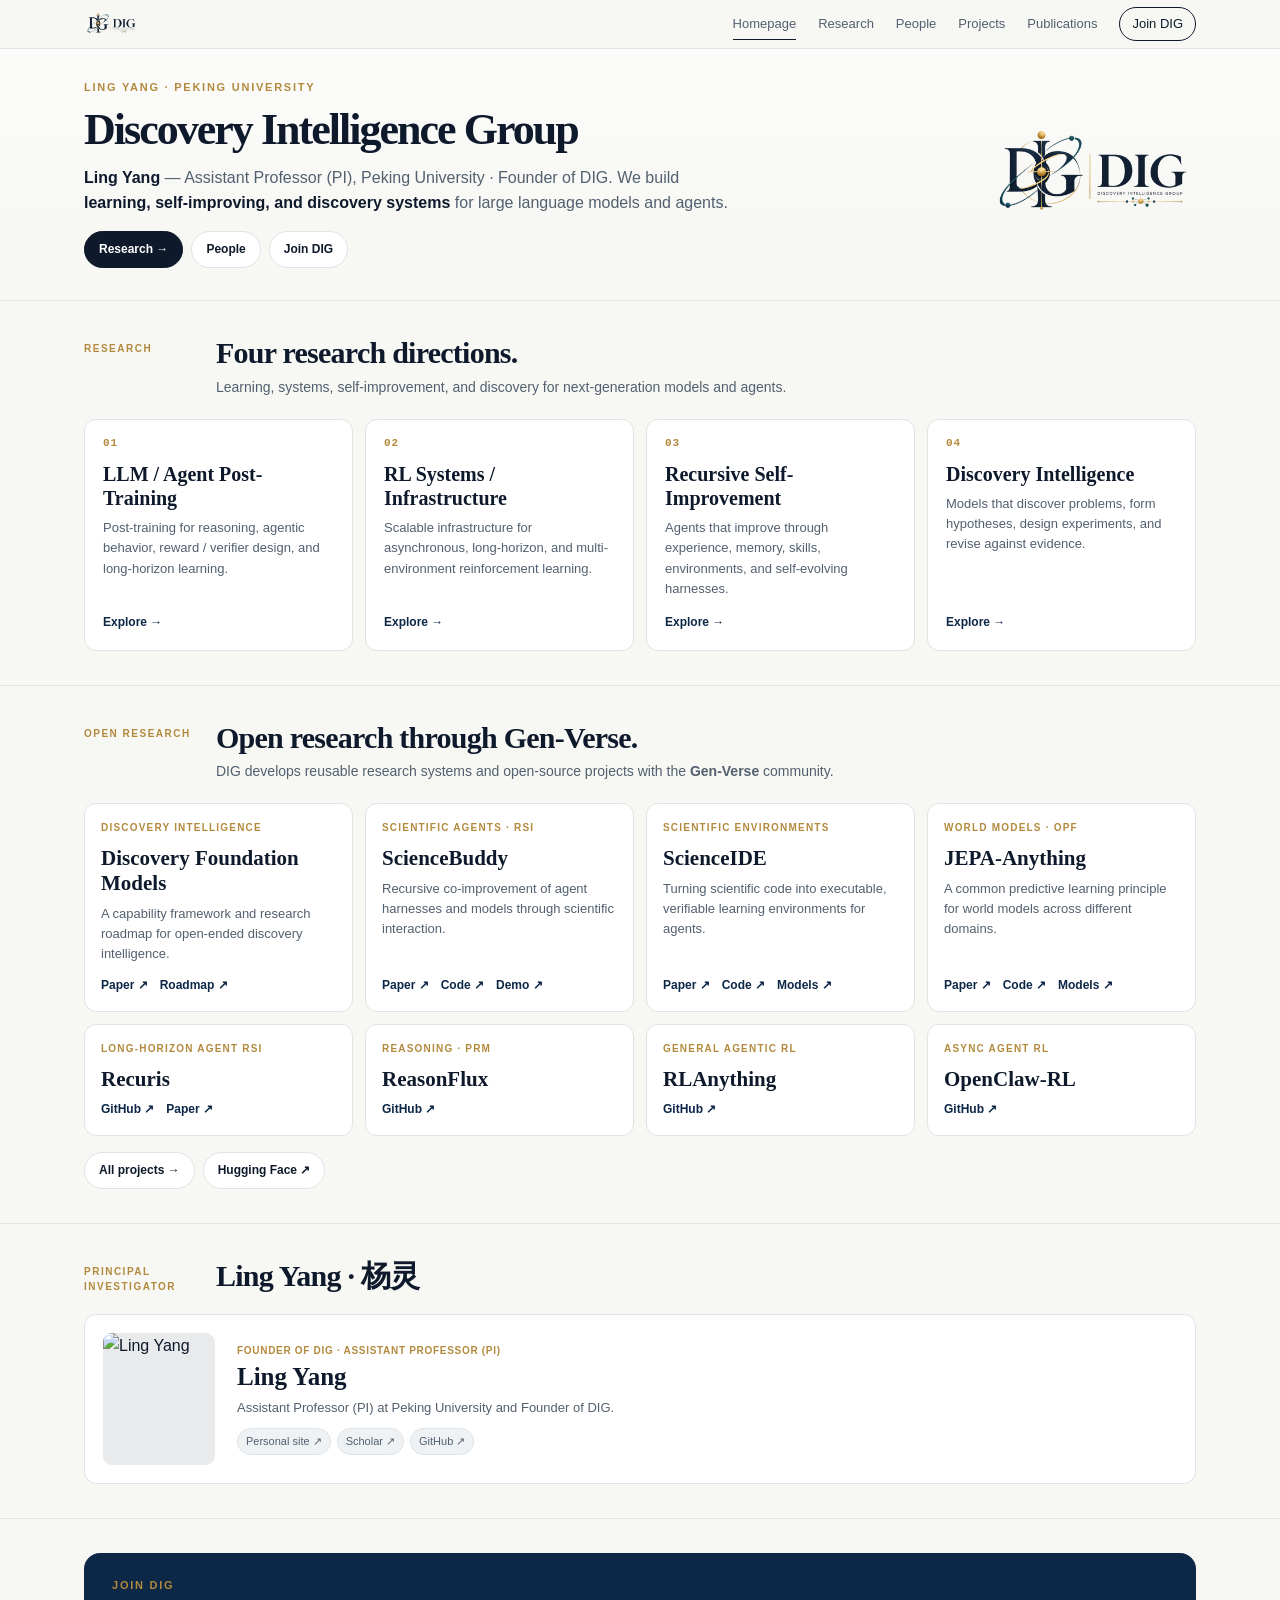
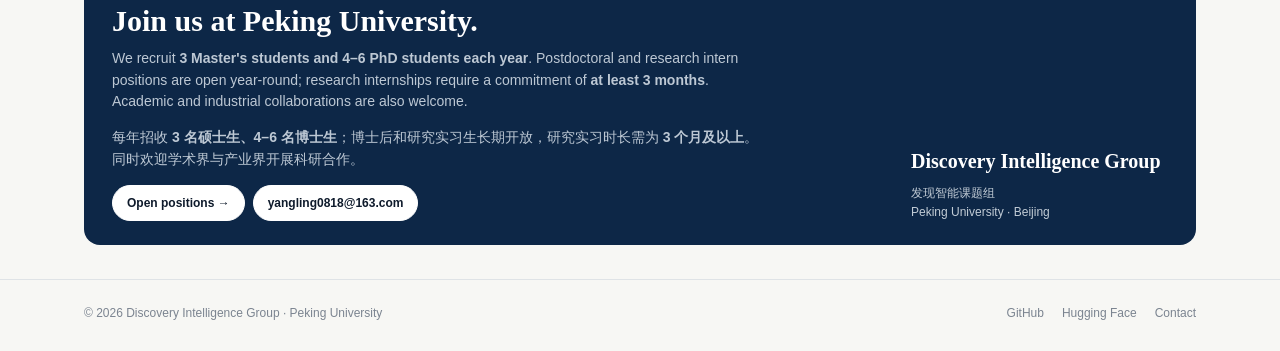
==== index.html @ 72a599b3 "Add Homepage navigation and recruitment quotas to homepage Join DIG" ====
<!DOCTYPE html>
<html lang="en">
<head>
<meta charset="utf-8">
<meta name="viewport" content="width=device-width,initial-scale=1">
<title>DIG — Discovery Intelligence Group · Peking University</title>
<meta name="description" content="Discovery Intelligence Group (DIG), founded by Ling Yang at Peking University.">
<meta property="og:title" content="DIG — Discovery Intelligence Group">
<meta property="og:description" content="Ling Yang's research group at Peking University.">
<meta property="og:type" content="website">
<link rel="icon" href="assets/dig-logo.png">
<link rel="stylesheet" href="assets/site.css">
<link rel="stylesheet" href="assets/home.css">
<link rel="stylesheet" href="assets/compact.css"></head>
<body class="home">
<nav class="site-nav"><div class="nav-in">
  <a class="brand" href="index.html"><img src="assets/dig-logo.png" alt="DIG — Discovery Intelligence Group"><span><span class="name">DIG</span><span class="sub">Discovery Intelligence Group</span></span></a>
  <button class="menu-btn" aria-label="Toggle navigation">☰</button>
  <div class="nav-links"><a href="index.html">Homepage</a>
    <a href="research.html">Research</a><a href="people.html">People</a><a href="projects.html">Projects</a><a href="publications.html">Publications</a><a href="join.html" class="nav-cta">Join DIG</a>
  </div>
</div></nav>

<header class="hero"><div class="wrap hero-grid">
  <div class="hero-copy">
    <div class="kicker">LING YANG · PEKING UNIVERSITY</div>
    <h1>Discovery Intelligence Group</h1>
    <p class="lede"><a href="https://yangling0818.github.io/" target="_blank" rel="noopener"><strong>Ling Yang</strong></a> — Assistant Professor (PI), Peking University · Founder of DIG. We build <strong>learning, self-improving, and discovery systems</strong> for large language models and agents.</p>
    <div class="hero-actions"><a class="btn primary" href="research.html">Research →</a><a class="btn" href="people.html">People</a><a class="btn" href="join.html">Join DIG</a></div>
  </div>
  <div class="hero-mark"><img src="assets/dig-logo.png" alt="DIG — Discovery Intelligence Group"></div>
</div></header>

<section class="section"><div class="wrap">
  <div class="section-head"><div class="section-label">Research</div><div><h2 class="section-title">Four research directions.</h2><p class="section-copy">Learning, systems, self-improvement, and discovery for next-generation models and agents.</p></div></div>
  <div class="research-grid">
    <a class="research-card" href="research.html#post-training"><span class="num">01</span><h3>LLM / Agent Post-Training</h3><p>Post-training for reasoning, agentic behavior, reward / verifier design, and long-horizon learning.</p><span class="more">Explore →</span></a>
    <a class="research-card" href="research.html#rl-systems"><span class="num">02</span><h3>RL Systems / Infrastructure</h3><p>Scalable infrastructure for asynchronous, long-horizon, and multi-environment reinforcement learning.</p><span class="more">Explore →</span></a>
    <a class="research-card" href="research.html#rsi"><span class="num">03</span><h3>Recursive Self-Improvement</h3><p>Agents that improve through experience, memory, skills, environments, and self-evolving harnesses.</p><span class="more">Explore →</span></a>
    <a class="research-card" href="research.html#discovery"><span class="num">04</span><h3>Discovery Intelligence</h3><p>Models that discover problems, form hypotheses, design experiments, and revise against evidence.</p><span class="more">Explore →</span></a>
  </div>
</div></section>

<section class="section"><div class="wrap">
  <div class="section-head"><div class="section-label">Open research</div><div><h2 class="section-title">Open research through Gen-Verse.</h2><p class="section-copy">DIG develops reusable research systems and open-source projects with the <a href="https://github.com/Gen-Verse" target="_blank" rel="noopener"><strong>Gen-Verse</strong></a> community.</p></div></div>
  <div class="project-grid">
<div class="project-card"><div class="type">Discovery Intelligence</div><h3>Discovery Foundation Models</h3><p>A capability framework and research roadmap for open-ended discovery intelligence.</p><div class="project-links"><a href="https://arxiv.org/abs/2609.15973">Paper ↗</a><a href="https://github.com/Gen-Verse/DFM-Plans">Roadmap ↗</a></div></div>
<div class="project-card"><div class="type">Scientific Agents · RSI</div><h3>ScienceBuddy</h3><p>Recursive co-improvement of agent harnesses and models through scientific interaction.</p><div class="project-links"><a href="https://arxiv.org/abs/2609.17523">Paper ↗</a><a href="https://github.com/Gen-Verse/ScienceBuddy">Code ↗</a><a href="http://science-buddy.io/">Demo ↗</a></div></div>
<div class="project-card"><div class="type">Scientific Environments</div><h3>ScienceIDE</h3><p>Turning scientific code into executable, verifiable learning environments for agents.</p><div class="project-links"><a href="https://arxiv.org/abs/2609.19134">Paper ↗</a><a href="https://github.com/aitofound/ScienceIDE">Code ↗</a><a href="https://huggingface.co/collections/AItonomy/scienceide-model-series">Models ↗</a></div></div>
<div class="project-card"><div class="type">World Models · OPF</div><h3>JEPA-Anything</h3><p>A common predictive learning principle for world models across different domains.</p><div class="project-links"><a href="https://arxiv.org/abs/2609.20800">Paper ↗</a><a href="https://github.com/Gen-Verse/JEPA-Anything">Code ↗</a><a href="https://huggingface.co/collections/Gen-Verse/jepa-anything">Models ↗</a></div></div>
    <div class="project-card"><div class="type">Long-Horizon Agent RSI</div><h3>Recuris</h3><div class="project-links"><a href="https://github.com/Gen-Verse/Recuris" target="_blank" rel="noopener">GitHub ↗</a><a href="https://arxiv.org/abs/2608.24876" target="_blank" rel="noopener">Paper ↗</a></div></div>
    <div class="project-card"><div class="type">Reasoning · PRM</div><h3>ReasonFlux</h3><div class="project-links"><a href="https://github.com/Gen-Verse/ReasonFlux" target="_blank" rel="noopener">GitHub ↗</a></div></div>
    <div class="project-card"><div class="type">General Agentic RL</div><h3>RLAnything</h3><div class="project-links"><a href="https://github.com/Gen-Verse/Open-AgentRL" target="_blank" rel="noopener">GitHub ↗</a></div></div>
    <div class="project-card"><div class="type">Async Agent RL</div><h3>OpenClaw-RL</h3><div class="project-links"><a href="https://github.com/Gen-Verse/OpenClaw-RL" target="_blank" rel="noopener">GitHub ↗</a></div></div>
  </div>
  <div class="hero-actions" style="margin-top:16px"><a class="btn" href="projects.html">All projects →</a><a class="btn" href="https://huggingface.co/Gen-Verse" target="_blank" rel="noopener">Hugging Face ↗</a></div>
</div></section>

<section class="section"><div class="wrap">
  <div class="section-head"><div class="section-label">Principal investigator</div><div><h2 class="section-title">Ling Yang · 杨灵</h2></div></div>
  <div class="pi-card">
    <img src="https://yangling0818.github.io/images/ling-yang.jpg" alt="Ling Yang">
    <div><div class="role">Founder of DIG · Assistant Professor (PI)</div><h3>Ling Yang</h3><p>Assistant Professor (PI) at Peking University and Founder of DIG.</p><div class="chip-row"><a class="chip" href="https://yangling0818.github.io/" target="_blank" rel="noopener">Personal site ↗</a><a class="chip" href="https://scholar.google.com.hk/citations?user=sIKujqAAAAAJ&hl=en" target="_blank" rel="noopener">Scholar ↗</a><a class="chip" href="https://github.com/YangLing0818" target="_blank" rel="noopener">GitHub ↗</a></div></div>
  </div>
</div></section>

<section class="section"><div class="wrap">
  <div class="callout"><div><div class="kicker">Join DIG</div><h2>Join us at Peking University.</h2><p>We recruit <strong>3 Master's students and 4–6 PhD students each year</strong>. Postdoctoral and research intern positions are open year-round; research internships require a commitment of <strong>at least 3 months</strong>. Academic and industrial collaborations are also welcome.</p><p lang="zh-CN">每年招收 <strong>3 名硕士生、4–6 名博士生</strong>；博士后和研究实习生长期开放，研究实习时长需为 <strong>3 个月及以上</strong>。同时欢迎学术界与产业界开展科研合作。</p><div class="hero-actions"><a class="btn" href="join.html">Open positions →</a><a class="btn" href="mailto:yangling0818@163.com">yangling0818@163.com</a></div></div><div class="callout-note"><b>Discovery Intelligence Group</b>发现智能课题组<br>Peking University · Beijing</div></div>
</div></section>

<footer><div class="wrap footer-in"><span>© 2026 Discovery Intelligence Group · Peking University</span><span class="footer-links"><a href="https://github.com/Gen-Verse" target="_blank" rel="noopener">GitHub</a><a href="https://huggingface.co/Gen-Verse" target="_blank" rel="noopener">Hugging Face</a><a href="mailto:yangling0818@163.com">Contact</a></span></div></footer>
<script src="assets/site.js"></script>
</body></html>
---- assets/site.css ----
:root{
  --bg:#f7f7f4;--paper:#ffffff;--ink:#0e1a2b;--sub:#53606f;--muted:#7b8490;
  --line:#dfe3e6;--navy:#0d2747;--blue:#173f6d;--gold:#b38a3d;--soft:#eef2f5;
  --max:1240px;--radius:18px;--shadow:0 18px 50px rgba(12,30,52,.08)
}
*{box-sizing:border-box}html{scroll-behavior:smooth}body{margin:0;background:var(--bg);color:var(--ink);font-family:Inter,ui-sans-serif,-apple-system,BlinkMacSystemFont,"Segoe UI",Helvetica,Arial,sans-serif;line-height:1.65;-webkit-font-smoothing:antialiased}a{color:inherit;text-decoration:none}img{max-width:100%;display:block}.wrap{max-width:var(--max);margin:auto;padding:0 34px}
.site-nav{position:sticky;top:0;z-index:50;background:rgba(247,247,244,.9);backdrop-filter:blur(16px);border-bottom:1px solid rgba(223,227,230,.8)}.nav-in{max-width:var(--max);margin:auto;padding:11px 34px;display:flex;align-items:center;justify-content:space-between;gap:28px}.brand{display:flex;align-items:center;font-weight:750}.brand img{width:154px;height:46px;object-fit:contain;object-position:left center}.brand>span{display:none}.brand .name{font-family:Georgia,"Times New Roman",serif;font-size:20px}.brand .sub{font-size:10px;color:var(--muted);letter-spacing:.12em;text-transform:uppercase;display:block;margin-top:-2px}.nav-links{display:flex;align-items:center;gap:24px;font-size:13px;color:var(--sub)}.nav-links a{position:relative}.nav-links a:after{content:"";position:absolute;left:0;right:100%;bottom:-6px;height:1px;background:var(--ink);transition:.18s}.nav-links a:hover:after,.nav-links a.active:after{right:0}.nav-cta{border:1px solid var(--ink);border-radius:999px;padding:7px 13px;color:var(--ink)!important}.menu-btn{display:none;border:0;background:none;font-size:22px;color:var(--ink)}
.hero{min-height:610px;display:grid;align-items:center;padding:60px 0 52px;position:relative;overflow:hidden}.hero:before{content:"";position:absolute;inset:0;background:radial-gradient(circle at 80% 22%,rgba(23,63,109,.07),transparent 36%),linear-gradient(180deg,rgba(255,255,255,.62),transparent 72%);pointer-events:none}.hero-grid{position:relative;display:grid;grid-template-columns:minmax(0,1fr) minmax(420px,1fr);gap:54px;align-items:center}.kicker{font-size:11px;font-weight:800;letter-spacing:.16em;text-transform:uppercase;color:var(--gold);margin-bottom:18px}.hero h1,.page-hero h1{font-family:Georgia,"Times New Roman",serif;font-size:clamp(50px,6vw,78px);line-height:1.02;letter-spacing:-.04em;margin:0 0 24px;font-weight:700}.hero h1 span{display:block;color:var(--navy)}.lede{font-size:18px;line-height:1.62;color:var(--sub);max-width:720px;margin:0 0 26px}.lede strong{color:var(--ink)}.hero-actions{display:flex;gap:10px;flex-wrap:wrap}.btn{display:inline-flex;align-items:center;gap:8px;border:1px solid var(--line);border-radius:999px;padding:10px 16px;background:var(--paper);font-size:13px;font-weight:700}.btn.primary{background:var(--ink);color:white;border-color:var(--ink)}.btn:hover{transform:translateY(-1px);box-shadow:0 8px 22px rgba(12,30,52,.08)}.hero-mark{position:relative;display:flex;justify-content:center;align-items:center}.hero-mark:before{display:none}.hero-mark img{width:min(560px,92vw);filter:none}.identity-line{margin-top:32px;padding-top:18px;border-top:1px solid var(--line);display:flex;gap:27px;flex-wrap:wrap;font-size:12px;color:var(--muted)}.identity-line b{display:block;font:700 18px/1.2 Georgia,serif;color:var(--ink);margin-bottom:3px}
.section{padding:78px 0;border-top:1px solid var(--line)}.section.dark{background:var(--ink);color:#f6f8fa;border-top:0}.section-head{display:grid;grid-template-columns:170px 1fr;gap:32px;margin-bottom:32px}.section-label{font-size:10px;letter-spacing:.15em;text-transform:uppercase;color:var(--gold);font-weight:800;padding-top:9px}.section-title{font-family:Georgia,"Times New Roman",serif;font-size:clamp(34px,4vw,52px);line-height:1.12;letter-spacing:-.03em;margin:0}.section-copy{max-width:760px;color:var(--sub);font-size:15.5px;margin:12px 0 0}.dark .section-copy{color:#b7c0ca}.statement{font:700 clamp(38px,5vw,70px)/1.07 Georgia,"Times New Roman",serif;letter-spacing:-.035em;max-width:1060px;margin:0}.statement em{color:#c9a865;font-style:normal}
.research-grid{display:grid;grid-template-columns:repeat(2,1fr);gap:14px}.research-card{background:var(--paper);border:1px solid var(--line);border-radius:var(--radius);padding:26px;min-height:215px;display:flex;flex-direction:column;transition:.2s}.research-card:hover{transform:translateY(-3px);box-shadow:var(--shadow);border-color:#ccd3d8}.num{font:700 11px/1 ui-monospace,SFMono-Regular,Menlo,monospace;color:var(--gold);letter-spacing:.08em}.research-card h3{font:700 23px/1.2 Georgia,serif;margin:20px 0 10px}.research-card p{color:var(--sub);font-size:13.5px;margin:0 0 18px}.research-card .more{margin-top:auto;font-size:12px;font-weight:800;color:var(--navy)}
.process{display:grid;grid-template-columns:repeat(5,1fr);gap:0;margin-top:44px;border-top:1px solid #314154;border-bottom:1px solid #314154}.process div{padding:24px 18px;border-right:1px solid #314154;min-height:120px}.process div:last-child{border-right:0}.process b{font-family:Georgia,serif;font-size:18px}.process span{display:block;color:#8f9bab;font-size:11px;margin-top:7px;text-transform:uppercase;letter-spacing:.08em}
.project-grid{display:grid;grid-template-columns:repeat(3,1fr);gap:14px}.project-card{background:var(--paper);border:1px solid var(--line);border-radius:var(--radius);padding:23px;min-height:150px;display:flex;flex-direction:column}.project-card .type{font-size:10px;color:var(--gold);font-weight:800;letter-spacing:.12em;text-transform:uppercase}.project-card h3{font:700 24px/1.2 Georgia,serif;margin:16px 0 12px}.project-card p{font-size:13.5px;color:var(--sub);margin:0 0 18px}.project-card a{margin-top:auto;font-size:12px;font-weight:800;color:var(--navy)}
.pi-card{display:grid;grid-template-columns:190px 1fr;gap:32px;background:var(--paper);border:1px solid var(--line);border-radius:var(--radius);padding:26px}.pi-card img{width:190px;height:224px;object-fit:cover;object-position:50% 28%;border-radius:13px;background:#e8eaec}.pi-card h3{font:700 30px/1.12 Georgia,serif;margin:3px 0 6px}.pi-card .role{color:var(--gold);font-size:11px;letter-spacing:.11em;text-transform:uppercase;font-weight:800}.pi-card p{color:var(--sub);font-size:14px}.chip-row{display:flex;gap:7px;flex-wrap:wrap;margin-top:15px}.chip{border:1px solid var(--line);border-radius:999px;background:var(--soft);font-size:11px;padding:5px 9px;color:var(--sub)}
.pub-list{border-top:1px solid var(--line)}.pub{display:grid;grid-template-columns:150px 1fr auto;gap:24px;padding:21px 0;border-bottom:1px solid var(--line);align-items:start}.venue{font:700 11px/1.4 ui-monospace,SFMono-Regular,Menlo,monospace;color:var(--muted)}.venue .award{display:block;color:var(--gold);margin-top:4px}.pub h3{font-size:15px;line-height:1.45;margin:0 0 4px}.pub p{margin:0;color:var(--muted);font-size:12px}.pub-links{display:flex;gap:6px;white-space:nowrap}.mini{border:1px solid var(--line);border-radius:7px;padding:5px 9px;font-size:11px;color:var(--sub);background:var(--paper)}
.callout{background:var(--navy);color:white;border-radius:26px;padding:42px;display:grid;grid-template-columns:1.2fr .8fr;gap:48px;align-items:end}.callout h2{font:700 clamp(34px,4vw,52px)/1.08 Georgia,serif;margin:0}.callout p{color:#bdc8d4;max-width:650px}.callout .btn{background:white;color:var(--ink);border-color:white}.callout-note{font-size:13px;color:#c2ccd6}.callout-note b{display:block;color:white;font-family:Georgia,serif;font-size:22px;margin-bottom:6px}
.page-hero{padding:78px 0 52px;border-bottom:1px solid var(--line)}.page-hero h1{font-size:clamp(46px,6vw,72px);margin-bottom:16px}.page-hero p{max-width:760px;color:var(--sub);font-size:17px}.page-grid{display:grid;grid-template-columns:250px 1fr;gap:54px}.side-nav{position:sticky;top:96px;align-self:start;border-top:1px solid var(--line)}.side-nav a{display:block;padding:12px 0;border-bottom:1px solid var(--line);font-size:12px;color:var(--sub)}.article h2{font:700 34px/1.2 Georgia,serif;margin:0 0 13px}.article h3{font:700 20px/1.3 Georgia,serif;margin:28px 0 8px}.article p,.article li{color:var(--sub);font-size:15px}.article section{padding:0 0 54px;margin-bottom:54px;border-bottom:1px solid var(--line)}.article section:last-child{border-bottom:0}.metric-grid{display:grid;grid-template-columns:repeat(3,1fr);gap:10px;margin:22px 0}.metric{background:var(--paper);border:1px solid var(--line);border-radius:14px;padding:18px}.metric b{display:block;font:700 28px/1 Georgia,serif}.metric span{font-size:11px;color:var(--muted)}
.people-grid{display:grid;grid-template-columns:repeat(3,1fr);gap:14px}.person{background:var(--paper);border:1px solid var(--line);border-radius:16px;padding:20px}.person .avatar{height:190px;border-radius:12px;background:linear-gradient(135deg,#e8ebed,#f7f7f4);display:flex;align-items:center;justify-content:center;color:#9aa1a8;font:700 38px Georgia,serif}.person h3{margin:15px 0 4px;font-size:16px}.person p{margin:0;color:var(--muted);font-size:12px}
footer{padding:38px 0 48px;border-top:1px solid var(--line);font-size:12px;color:var(--muted)}.footer-in{display:flex;justify-content:space-between;gap:25px;flex-wrap:wrap}.footer-links{display:flex;gap:18px;flex-wrap:wrap}
@media(max-width:980px){.nav-links{gap:15px}.hero-grid{grid-template-columns:1fr;gap:34px}.hero-mark{justify-content:flex-start}.hero-mark img{width:min(520px,95vw)}.project-grid,.people-grid{grid-template-columns:1fr 1fr}.process{grid-template-columns:1fr 1fr}.process div{border-bottom:1px solid #314154}.page-grid{grid-template-columns:1fr}.side-nav{display:none}.callout{grid-template-columns:1fr}.pub{grid-template-columns:120px 1fr}.pub-links{grid-column:2}}
@media(max-width:720px){.wrap,.nav-in{padding-left:20px;padding-right:20px}.brand img{width:130px;height:40px}.nav-links{position:absolute;left:0;right:0;top:63px;background:var(--paper);border-bottom:1px solid var(--line);padding:17px 20px;display:none;flex-direction:column;align-items:flex-start}.nav-links.open{display:flex}.menu-btn{display:block}.hero{min-height:auto;padding-top:46px}.hero h1{font-size:49px}.lede{font-size:16.5px}.section{padding:60px 0}.section-head{grid-template-columns:1fr;gap:8px}.research-grid,.project-grid,.people-grid{grid-template-columns:1fr}.process{grid-template-columns:1fr}.process div{border-right:0}.pi-card{grid-template-columns:1fr}.pi-card img{width:150px;height:178px}.pub{grid-template-columns:1fr;gap:7px}.pub-links{grid-column:1}.callout{padding:30px}.identity-line{gap:18px}.page-hero{padding-top:52px}.metric-grid{grid-template-columns:1fr}}
@media(prefers-reduced-motion:reduce){*{scroll-behavior:auto!important;transition:none!important}}

/* ---------- V2: compact lab homepage ---------- */
:root{--max:1120px}
.nav-in{max-width:var(--max);padding-top:9px;padding-bottom:9px}.brand img{width:132px;height:40px}.nav-links{gap:20px}
.hero{min-height:0;padding:44px 0 46px}.hero:before{background:linear-gradient(180deg,rgba(255,255,255,.58),transparent 74%)}.hero-grid{grid-template-columns:minmax(0,1.35fr) minmax(280px,.65fr);gap:36px}.hero h1{font-size:clamp(46px,5.1vw,64px);line-height:1.02;margin-bottom:14px;max-width:700px}.hero .kicker{margin-bottom:12px}.pi-intro{font-size:14px;color:var(--sub);margin:0 0 10px}.pi-intro strong{color:var(--ink)}.pi-intro a:hover{text-decoration:underline}.hero .lede{font-size:17px;line-height:1.5;margin-bottom:15px;max-width:660px}.hero-tags{display:flex;flex-wrap:wrap;gap:7px;margin:0 0 20px}.hero-tags span{font-size:11px;font-weight:650;color:var(--sub);border:1px solid var(--line);background:rgba(255,255,255,.68);border-radius:999px;padding:5px 9px}.hero-mark{justify-content:flex-end}.hero-mark img{width:min(330px,100%);max-height:245px;object-fit:contain}.section{padding:60px 0}.section-head{grid-template-columns:135px 1fr;gap:24px;margin-bottom:25px}.section-title{font-size:clamp(31px,3.5vw,44px)}.section-copy{font-size:14.5px;margin-top:8px}.research-card{padding:22px;min-height:185px}.research-card h3{font-size:21px;margin:17px 0 8px}.project-card{padding:20px;min-height:128px}.project-card h3{font-size:22px;margin:13px 0 9px}.pi-card{grid-template-columns:165px 1fr;gap:26px;padding:22px}.pi-card img{width:165px;height:194px}.callout{padding:34px}.callout h2{font-size:clamp(31px,3.5vw,44px)}
@media(max-width:980px){.hero-grid{grid-template-columns:minmax(0,1fr) 260px;gap:28px}.hero-mark img{width:250px}.section-head{grid-template-columns:120px 1fr}}
@media(max-width:760px){.hero{padding:34px 0 38px}.hero-grid{grid-template-columns:1fr}.hero-mark{justify-content:flex-start;order:-1}.hero-mark img{width:190px;max-height:130px}.hero h1{font-size:43px}.pi-intro{font-size:13px}.hero .lede{font-size:16px}.section{padding:52px 0}.section-head{grid-template-columns:1fr;gap:7px}.hero-tags{gap:6px}.hero-tags span{font-size:10.5px}}

/* Visiting student portraits */
.person img.avatar.portrait{display:block;width:190px;max-width:100%;object-fit:cover;object-position:center top;margin-inline:auto}
---- assets/home.css ----
/* Home-page-specific layout overrides */

/* Desktop: compact, PI-first hero with single-line group name */
@media (min-width:981px){
  .hero-grid{grid-template-columns:minmax(0,1.6fr) minmax(250px,.4fr);gap:30px}
  .hero h1{white-space:nowrap;max-width:none;font-size:clamp(42px,4.3vw,56px);letter-spacing:-.045em}
  .hero-mark img{width:min(285px,100%);max-height:210px}
}

/* Tablet and mobile: remove duplicate hero logo and keep the first screen focused on PI + research identity */
@media (max-width:980px){
  .hero{padding:34px 0 38px}
  .hero-grid{display:block}
  .hero-mark{display:none}
  .hero h1{white-space:normal;margin-bottom:14px}
  .hero-copy{max-width:720px}
}

@media (max-width:720px){
  .nav-in{padding-top:7px;padding-bottom:7px}
  .brand img{width:112px;height:34px}

  .hero{padding:28px 0 34px}
  .hero .kicker{font-size:10px;letter-spacing:.14em;margin-bottom:10px}
  .hero h1{font-size:43px;line-height:.98;letter-spacing:-.042em;margin-bottom:16px}

  .pi-intro{font-size:13px;line-height:1.48;margin-bottom:12px}
  .hero .lede{font-size:16px;line-height:1.48;margin-bottom:18px}

  /* Research directions are introduced immediately below in the Research section; avoid duplicating them in pills here. */
  .hero-tags{display:none}

  .hero-actions{gap:9px}
  .hero-actions .btn{padding:9px 15px;font-size:13px}
  .hero-actions .btn:nth-child(2){display:none}

  .section{padding:46px 0}
  .section-head{margin-bottom:20px}
  .section-title{font-size:34px}
}
---- assets/compact.css ----
/* Compact layout preview: shared by all six DIG pages. */
:root{--max:1180px;--radius:12px}
body{line-height:1.58}
.nav-in{padding-top:6px;padding-bottom:6px}
.brand img{width:120px;height:36px}
.nav-links{gap:22px}
.nav-cta{padding:6px 12px}
.hero{padding:30px 0 32px}
.hero-grid{gap:26px}
.hero>.wrap{width:100%}
.hero .kicker,.page-hero .kicker{margin-bottom:10px}
.hero h1{font-size:44px;line-height:1.08;margin-bottom:12px}
.hero .lede{font-size:16px;line-height:1.55;margin-bottom:16px}
.hero-mark img{width:210px;max-height:156px}
.hero-actions{gap:8px}
.btn{padding:8px 14px;font-size:12px}
.section{padding:34px 0}
.section-head{grid-template-columns:112px minmax(0,1fr);gap:20px;margin-bottom:20px}
.section-label{padding-top:6px;line-height:1.5}
.section-title{font-size:30px;line-height:1.18;letter-spacing:-.025em}
.section-copy{font-size:14px;line-height:1.55;margin-top:6px;max-width:820px}
.statement{font-size:36px;line-height:1.22;letter-spacing:-.025em;max-width:1040px}
.research-grid,.project-grid{gap:12px}
.research-card{padding:18px;min-height:0;border-radius:12px}
.research-card h3{font-size:21px;line-height:1.22;margin:13px 0 8px}
.research-card p{font-size:13px;line-height:1.55;margin-bottom:14px}
.project-card{padding:17px;min-height:0;border-radius:12px}
.project-card h3{font-size:21px;margin:10px 0 8px}
.project-card p{font-size:13px;line-height:1.55;margin-bottom:12px}
.project-links{display:flex;gap:12px;flex-wrap:wrap;margin-top:auto}
.project-links a{margin-top:0}
.pi-card{grid-template-columns:112px minmax(0,1fr);gap:22px;padding:18px;border-radius:12px;align-items:center}
.pi-card img{width:112px;height:132px;border-radius:9px}
.pi-card h3{font-size:25px;margin:4px 0 6px}
.pi-card p{font-size:13px;line-height:1.55;margin:7px 0}
.pi-card .role{font-size:10px;letter-spacing:.07em}
.chip-row{gap:6px;margin-top:10px}
.chip{padding:4px 8px}
.callout{padding:24px 28px;gap:28px;border-radius:16px;grid-template-columns:minmax(0,1.5fr) minmax(200px,.5fr)}
.callout .kicker{margin-bottom:8px}
.callout h2{font-size:30px;line-height:1.18}
.callout p{font-size:14px;line-height:1.55;margin:10px 0 14px}
.callout-note{font-size:12px}
.callout-note b{font-size:20px}
.page-hero{padding:32px 0 28px}
.page-hero h1{font-size:42px;line-height:1.12;letter-spacing:-.03em;margin:0 0 12px;max-width:1020px}
.page-hero p{font-size:15px;line-height:1.6;margin:0;max-width:850px}
.page-hero .hero-actions{margin-top:16px}
.page-grid{grid-template-columns:200px minmax(0,1fr);gap:36px}
.side-nav{top:76px}
.side-nav a{padding:10px 0;line-height:1.5}
.article h2{font-size:28px;line-height:1.2;margin-bottom:10px}
.article h3{font-size:19px;margin:20px 0 7px}
.article p,.article li{font-size:14px;line-height:1.65}
.article p{margin:10px 0}
.article ul{padding-left:22px;margin:10px 0}
.article li+li{margin-top:4px}
.article section{padding-bottom:28px;margin-bottom:28px;scroll-margin-top:78px}
.article .num{display:block;margin-bottom:8px}
.metric-grid{gap:10px;margin:16px 0}
.metric{padding:14px;border-radius:10px}
.metric b{font-size:24px;line-height:1.15}
.pub{grid-template-columns:120px minmax(0,1fr) auto;gap:18px;padding:15px 0}
.pub h3{font-size:14px;line-height:1.45}
.people-grid{grid-template-columns:repeat(2,minmax(0,1fr));gap:12px}
.person{display:grid;grid-template-columns:88px minmax(0,1fr);grid-template-rows:auto 1fr auto;column-gap:16px;padding:16px;border-radius:12px}
.person img.avatar.portrait{grid-column:1;grid-row:1/4;width:88px;height:104px;margin:0;border-radius:8px}
.person h3{grid-column:2;margin:2px 0 5px;font-size:16px}
.person p{grid-column:2;line-height:1.55;color:var(--sub)}
.person .chip-row{grid-column:2;margin-top:9px;align-self:end}
footer{padding:24px 0 28px}
@media(min-width:981px){
  .hero-grid{grid-template-columns:minmax(0,1fr) 220px;gap:30px}
  .hero h1{font-size:44px;white-space:normal}
  .hero-mark img{width:210px;max-height:156px}
  body.home .research-grid,body.home .project-grid{grid-template-columns:repeat(4,minmax(0,1fr))}
  body.home .research-card h3{font-size:20px}
  body.home .project-card{padding:16px}
}
@media(max-width:980px){
  .hero-grid{display:block}
  .hero-mark{display:none}
  .hero{padding:28px 0}
  .page-grid{grid-template-columns:1fr;gap:0}
  .pub{grid-template-columns:105px minmax(0,1fr)}
  .pub-links{grid-column:2}
}
@media(max-width:760px){
  .section{padding:28px 0}
  .section-head{grid-template-columns:1fr;gap:5px;margin-bottom:16px}
  .section-label{padding-top:0}
  .section-title{font-size:27px}
  .statement{font-size:27px;line-height:1.25}
  .callout{grid-template-columns:1fr;gap:18px;padding:22px}
  .callout h2{font-size:27px}
  .people-grid{grid-template-columns:1fr}
}
@media(max-width:720px){
  .nav-in{padding-top:5px;padding-bottom:5px}
  .brand img{width:112px;height:34px}
  .menu-btn{min-width:40px;min-height:40px;padding:4px}
  .nav-links{top:50px;gap:12px}
  .nav-links a{padding:7px 0}
  .hero{padding:24px 0 26px}
  .hero h1{font-size:36px;line-height:1.06;margin-bottom:12px}
  .hero .lede{font-size:15px;line-height:1.55;margin-bottom:14px}
  .hero-actions .btn{padding:9px 13px;font-size:12px}
  .hero-actions .btn:nth-child(2){display:inline-flex}
  .page-hero{padding:25px 0 23px}
  .page-hero h1{font-size:32px;line-height:1.12}
  .page-hero p{font-size:14px}
  .research-card,.project-card{padding:17px}
  .research-card h3{margin-top:10px;font-size:21px}
  .pi-card{grid-template-columns:88px minmax(0,1fr);gap:16px;padding:16px;align-items:start}
  .pi-card img{width:88px;height:104px}
  .pi-card h3{font-size:23px}
  .pi-card .role{font-size:9px;line-height:1.5}
  .pi-card .chip-row{gap:5px}
  .pi-card{row-gap:6px}
  .pi-card>div{display:contents}
  .pi-card>img{grid-column:1;grid-row:1/4}
  .pi-card .role,.pi-card h3,.pi-card p:first-of-type{grid-column:2;margin:0}
  .pi-card p:not(:first-of-type),.pi-card .chip-row{grid-column:1/-1}
  .chip{font-size:10px}
  .pub{grid-template-columns:1fr;gap:6px;padding:14px 0}
  .pub-links{grid-column:1}
  .article h2{font-size:26px}
  .metric-grid{grid-template-columns:1fr}
  footer{font-size:11px}
}
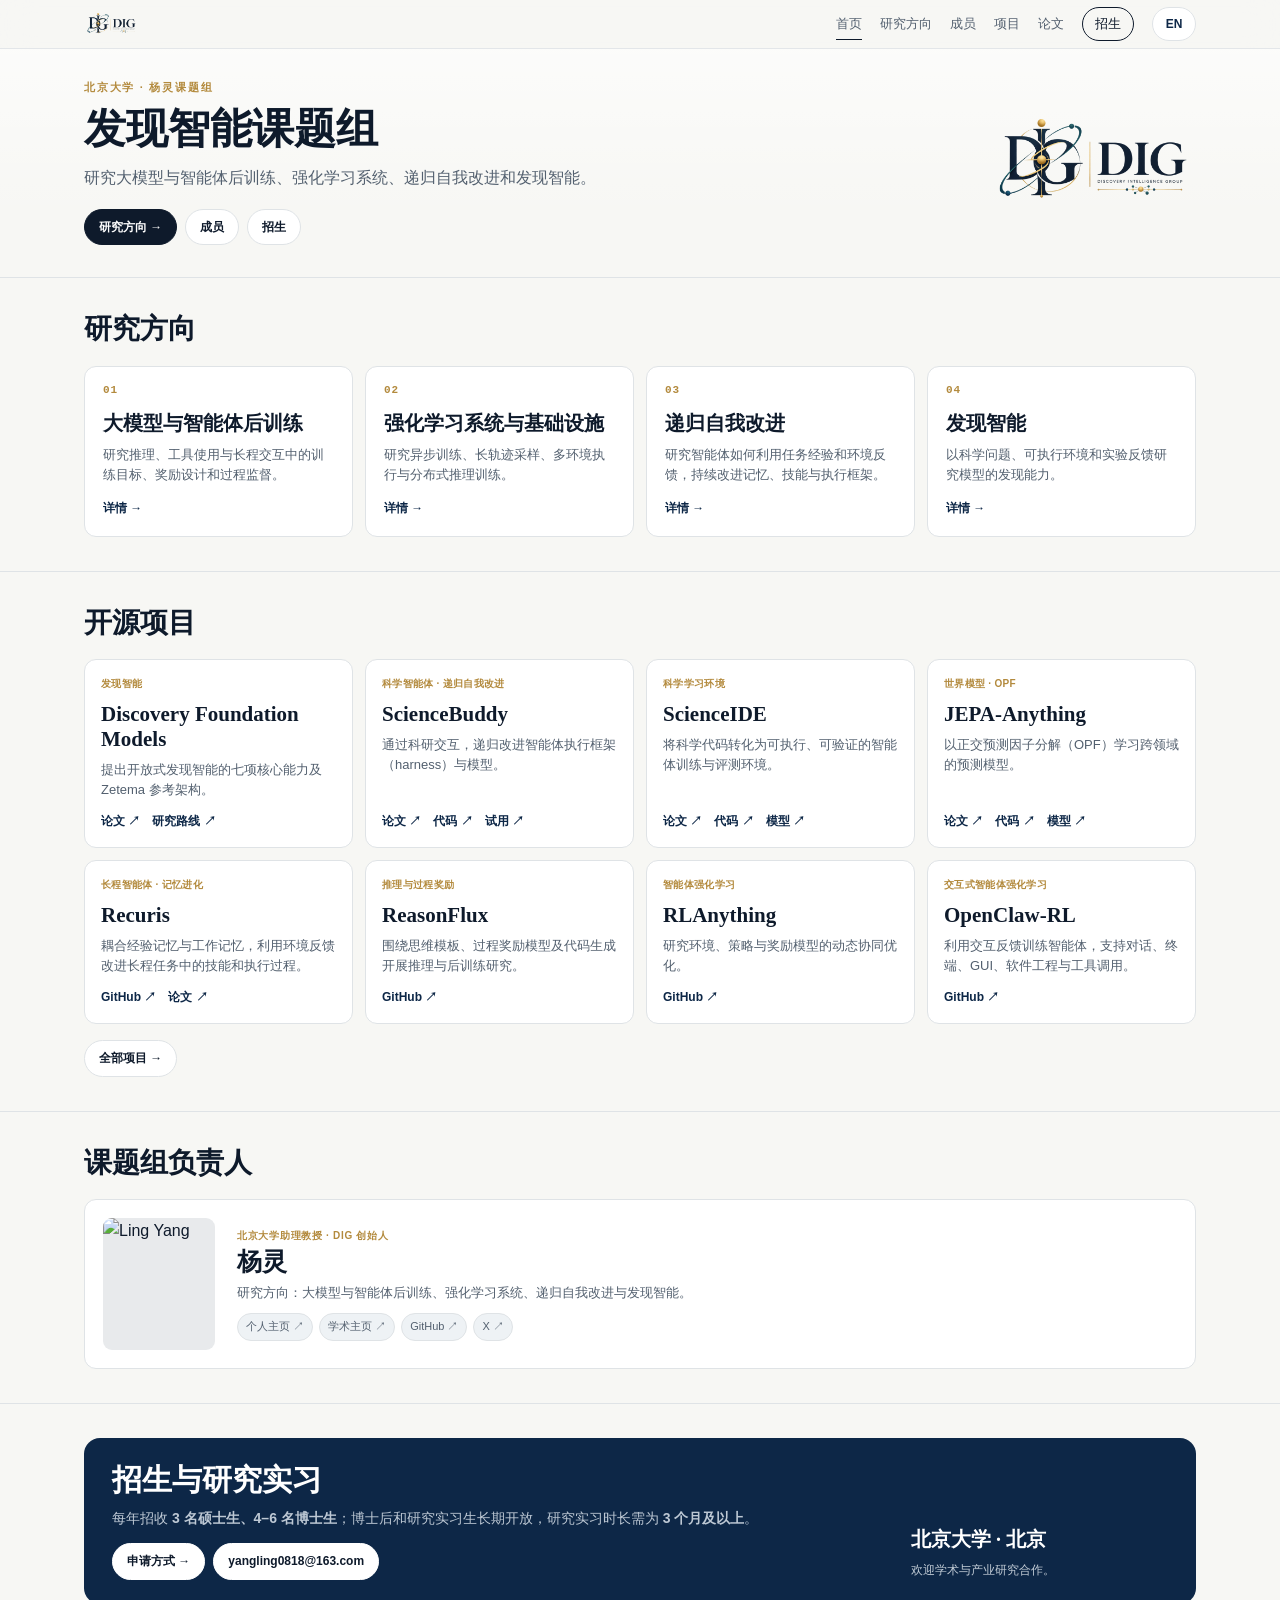
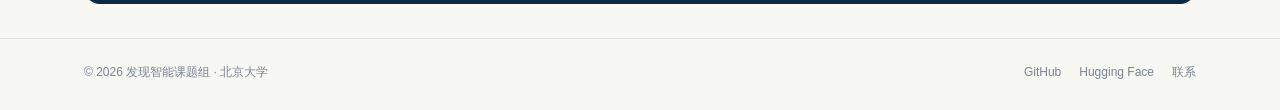
==== commit 077aa301: "Make DIG Chinese-first with English toggle and replace slogans with concrete content" ====
--- a/index.html
+++ b/index.html
@@ -1,74 +1,8 @@
 <!DOCTYPE html>
-<html lang="en">
-<head>
-<meta charset="utf-8">
-<meta name="viewport" content="width=device-width,initial-scale=1">
-<title>DIG — Discovery Intelligence Group · Peking University</title>
-<meta name="description" content="Discovery Intelligence Group (DIG), founded by Ling Yang at Peking University.">
-<meta property="og:title" content="DIG — Discovery Intelligence Group">
-<meta property="og:description" content="Ling Yang's research group at Peking University.">
-<meta property="og:type" content="website">
-<link rel="icon" href="assets/dig-logo.png">
-<link rel="stylesheet" href="assets/site.css">
-<link rel="stylesheet" href="assets/home.css">
-<link rel="stylesheet" href="assets/compact.css"></head>
-<body class="home">
-<nav class="site-nav"><div class="nav-in">
-  <a class="brand" href="index.html"><img src="assets/dig-logo.png" alt="DIG — Discovery Intelligence Group"><span><span class="name">DIG</span><span class="sub">Discovery Intelligence Group</span></span></a>
-  <button class="menu-btn" aria-label="Toggle navigation">☰</button>
-  <div class="nav-links"><a href="index.html">Homepage</a>
-    <a href="research.html">Research</a><a href="people.html">People</a><a href="projects.html">Projects</a><a href="publications.html">Publications</a><a href="join.html" class="nav-cta">Join DIG</a>
-  </div>
-</div></nav>
+<html lang="zh-CN"><head><meta charset="utf-8"><meta name="viewport" content="width=device-width,initial-scale=1"><title data-en="Discovery Intelligence Group — DIG">发现智能课题组 — DIG</title><meta name="description" content="北京大学杨灵课题组：大模型与智能体后训练、强化学习系统、递归自我改进和发现智能。" data-en-content="Ling Yang&#x27;s research group at Peking University: post-training, RL systems, recursive self-improvement, and Discovery Intelligence."><link rel="icon" href="assets/dig-logo.png"><link rel="stylesheet" href="assets/site.css"><link rel="stylesheet" href="assets/home.css"><link rel="stylesheet" href="assets/compact.css"><link rel="stylesheet" href="assets/bilingual.css"></head><body class="home"><nav class="site-nav"><div class="nav-in"><a class="brand" href="index.html"><img src="assets/dig-logo.png" alt="DIG — Discovery Intelligence Group"></a><div class="nav-links" id="site-links"><a data-en="Homepage" href="index.html">首页</a><a data-en="Research" href="research.html">研究方向</a><a data-en="People" href="people.html">成员</a><a data-en="Projects" href="projects.html">项目</a><a data-en="Publications" href="publications.html">论文</a><a class="nav-cta" data-en="Join DIG" href="join.html">招生</a></div><div class="nav-tools"><button class="lang-btn" id="lang-toggle" type="button" aria-label="Switch to English" title="Switch to English">EN</button><button class="menu-btn" type="button" aria-label="展开导航" aria-controls="site-links" aria-expanded="false">☰</button></div></div></nav>
+<header class="hero"><div class="wrap hero-grid"><div class="hero-copy"><div class="kicker" data-en="Ling Yang&#x27;s Group · Peking University">北京大学 · 杨灵课题组</div><h1 data-en="Discovery Intelligence Group">发现智能课题组</h1><p class="lede" data-en="Research on LLM and agent post-training, reinforcement learning systems, recursive self-improvement, and Discovery Intelligence.">研究大模型与智能体后训练、强化学习系统、递归自我改进和发现智能。</p><div class="hero-actions"><a class="btn primary" data-en="Research →" href="research.html">研究方向 →</a><a class="btn" data-en="People" href="people.html">成员</a><a class="btn" data-en="Join DIG" href="join.html">招生</a></div></div><div class="hero-mark"><img src="assets/dig-logo.png" alt="DIG — Discovery Intelligence Group"></div></div></header><section class="section"><div class="wrap"><div class="section-head"><div><h2 class="section-title" data-en="Research">研究方向</h2></div></div><div class="research-grid"><a class="research-card" href="research.html#post-training"><span class="num">01</span><h3 data-en="LLM / Agent Post-Training">大模型与智能体后训练</h3><p data-en="Training objectives, reward design, and process supervision for reasoning, tool use, and long-horizon interaction.">研究推理、工具使用与长程交互中的训练目标、奖励设计和过程监督。</p><span class="more" data-en="Explore →">详情 →</span></a><a class="research-card" href="research.html#rl-systems"><span class="num">02</span><h3 data-en="RL Systems / Infrastructure">强化学习系统与基础设施</h3><p data-en="Asynchronous training, long-trajectory rollouts, multi-environment execution, and distributed inference and learning.">研究异步训练、长轨迹采样、多环境执行与分布式推理训练。</p><span class="more" data-en="Explore →">详情 →</span></a><a class="research-card" href="research.html#rsi"><span class="num">03</span><h3 data-en="Recursive Self-Improvement">递归自我改进</h3><p data-en="How agents use task experience and environment feedback to improve memory, skills, and harnesses.">研究智能体如何利用任务经验和环境反馈，持续改进记忆、技能与执行框架。</p><span class="more" data-en="Explore →">详情 →</span></a><a class="research-card" href="research.html#discovery"><span class="num">04</span><h3 data-en="Discovery Intelligence">发现智能</h3><p data-en="Discovery capabilities grounded in scientific problems, executable environments, and experimental feedback.">以科学问题、可执行环境和实验反馈研究模型的发现能力。</p><span class="more" data-en="Explore →">详情 →</span></a></div></div></section>
+<section class="section"><div class="wrap"><div class="section-head"><div><h2 class="section-title" data-en="Open-source Projects">开源项目</h2></div></div><div class="project-grid"><div class="project-card"><div class="type" data-en="Discovery Intelligence">发现智能</div><h3>Discovery Foundation Models</h3><p data-en="Seven core capabilities for open-ended discovery intelligence and the Zetema reference architecture.">提出开放式发现智能的七项核心能力及 Zetema 参考架构。</p><div class="project-links"><a data-en="Paper ↗" href="https://arxiv.org/abs/2609.15973">论文 ↗</a><a data-en="Roadmap ↗" href="https://github.com/Gen-Verse/DFM-Plans">研究路线 ↗</a></div></div><div class="project-card"><div class="type" data-en="Scientific Agents · RSI">科学智能体 · 递归自我改进</div><h3>ScienceBuddy</h3><p data-en="Recursive co-improvement of agent harnesses and models through scientific interaction.">通过科研交互，递归改进智能体执行框架（harness）与模型。</p><div class="project-links"><a data-en="Paper ↗" href="https://arxiv.org/abs/2609.17523">论文 ↗</a><a data-en="Code ↗" href="https://github.com/Gen-Verse/ScienceBuddy">代码 ↗</a><a data-en="Demo ↗" href="http://science-buddy.io/">试用 ↗</a></div></div><div class="project-card"><div class="type" data-en="Scientific Environments">科学学习环境</div><h3>ScienceIDE</h3><p data-en="Scientific code transformed into executable, verifiable environments for agent training and evaluation.">将科学代码转化为可执行、可验证的智能体训练与评测环境。</p><div class="project-links"><a data-en="Paper ↗" href="https://arxiv.org/abs/2609.19134">论文 ↗</a><a data-en="Code ↗" href="https://github.com/aitofound/ScienceIDE">代码 ↗</a><a data-en="Models ↗" href="https://huggingface.co/collections/AItonomy/scienceide-model-series">模型 ↗</a></div></div><div class="project-card"><div class="type" data-en="World Models · OPF">世界模型 · OPF</div><h3>JEPA-Anything</h3><p data-en="Cross-domain predictive models using Orthogonal Predictive Factorization (OPF).">以正交预测因子分解（OPF）学习跨领域的预测模型。</p><div class="project-links"><a data-en="Paper ↗" href="https://arxiv.org/abs/2609.20800">论文 ↗</a><a data-en="Code ↗" href="https://github.com/Gen-Verse/JEPA-Anything">代码 ↗</a><a data-en="Models ↗" href="https://huggingface.co/collections/Gen-Verse/jepa-anything">模型 ↗</a></div></div><div class="project-card"><div class="type" data-en="Long-Horizon Agents · Memory">长程智能体 · 记忆进化</div><h3>Recuris</h3><p data-en="Couples experiential and working memory, using environment feedback to refine skills and execution in long-horizon tasks.">耦合经验记忆与工作记忆，利用环境反馈改进长程任务中的技能和执行过程。</p><div class="project-links"><a href="https://github.com/Gen-Verse/Recuris">GitHub ↗</a><a data-en="Paper ↗" href="https://arxiv.org/abs/2608.24876">论文 ↗</a></div></div><div class="project-card"><div class="type" data-en="Reasoning · Process Rewards">推理与过程奖励</div><h3>ReasonFlux</h3><p data-en="Reasoning and post-training with thought templates, process reward models, and code generation.">围绕思维模板、过程奖励模型及代码生成开展推理与后训练研究。</p><div class="project-links"><a href="https://github.com/Gen-Verse/ReasonFlux">GitHub ↗</a></div></div><div class="project-card"><div class="type" data-en="Agentic Reinforcement Learning">智能体强化学习</div><h3>RLAnything</h3><p data-en="Dynamic co-optimization of environments, policies, and reward models.">研究环境、策略与奖励模型的动态协同优化。</p><div class="project-links"><a href="https://github.com/Gen-Verse/Open-AgentRL">GitHub ↗</a></div></div><div class="project-card"><div class="type" data-en="Interactive Agent RL">交互式智能体强化学习</div><h3>OpenClaw-RL</h3><p data-en="Trains agents from interaction feedback across conversation, terminals, GUIs, software engineering, and tool use.">利用交互反馈训练智能体，支持对话、终端、GUI、软件工程与工具调用。</p><div class="project-links"><a href="https://github.com/Gen-Verse/OpenClaw-RL">GitHub ↗</a></div></div></div><div class="hero-actions section-actions"><a class="btn" data-en="All projects →" href="projects.html">全部项目 →</a></div></div></section>
+<section class="section"><div class="wrap"><div class="section-head"><div><h2 class="section-title" data-en="Principal Investigator">课题组负责人</h2></div></div><div class="pi-card"><img alt="Ling Yang" src="https://yangling0818.github.io/images/ling-yang.jpg"/><div><div class="role" data-en="Assistant Professor, Peking University · Founder of DIG">北京大学助理教授 · DIG 创始人</div><h3 data-en="Ling Yang">杨灵</h3><p data-en="Research: LLM / Agent Post-Training, RL Systems, Recursive Self-Improvement, and Discovery Intelligence.">研究方向：大模型与智能体后训练、强化学习系统、递归自我改进与发现智能。</p><div class="chip-row"><a class="chip" data-en="Personal site ↗" href="https://yangling0818.github.io/">个人主页 ↗</a><a class="chip" data-en="Scholar ↗" href="https://scholar.google.com.hk/citations?user=sIKujqAAAAAJ&amp;hl=en">学术主页 ↗</a><a class="chip" href="https://github.com/YangLing0818">GitHub ↗</a><a class="chip" href="https://x.com/LingYang_PU">X ↗</a></div></div></div></div></section>
+<section class="section" id="join"><div class="wrap"><div class="callout"><div><h2 data-en="Students, Postdocs &amp; Research Interns">招生与研究实习</h2><p data-en="We recruit &lt;strong&gt;3 Master&#x27;s students and 4–6 PhD students each year&lt;/strong&gt;. Postdoctoral and research intern positions are open year-round; internships require &lt;strong&gt;at least 3 months&lt;/strong&gt;.">每年招收 <strong>3 名硕士生、4–6 名博士生</strong>；博士后和研究实习生长期开放，研究实习时长需为 <strong>3 个月及以上</strong>。</p><div class="hero-actions"><a class="btn" data-en="How to apply →" href="join.html">申请方式 →</a><a class="btn" href="mailto:yangling0818@163.com">yangling0818@163.com</a></div></div><div class="callout-note"><b data-en="Peking University · Beijing">北京大学 · 北京</b><span data-en="Academic and industrial research collaborations are welcome.">欢迎学术与产业研究合作。</span></div></div></div></section>
 
-<header class="hero"><div class="wrap hero-grid">
-  <div class="hero-copy">
-    <div class="kicker">LING YANG · PEKING UNIVERSITY</div>
-    <h1>Discovery Intelligence Group</h1>
-    <p class="lede"><a href="https://yangling0818.github.io/" target="_blank" rel="noopener"><strong>Ling Yang</strong></a> — Assistant Professor (PI), Peking University · Founder of DIG. We build <strong>learning, self-improving, and discovery systems</strong> for large language models and agents.</p>
-    <div class="hero-actions"><a class="btn primary" href="research.html">Research →</a><a class="btn" href="people.html">People</a><a class="btn" href="join.html">Join DIG</a></div>
-  </div>
-  <div class="hero-mark"><img src="assets/dig-logo.png" alt="DIG — Discovery Intelligence Group"></div>
-</div></header>
-
-<section class="section"><div class="wrap">
-  <div class="section-head"><div class="section-label">Research</div><div><h2 class="section-title">Four research directions.</h2><p class="section-copy">Learning, systems, self-improvement, and discovery for next-generation models and agents.</p></div></div>
-  <div class="research-grid">
-    <a class="research-card" href="research.html#post-training"><span class="num">01</span><h3>LLM / Agent Post-Training</h3><p>Post-training for reasoning, agentic behavior, reward / verifier design, and long-horizon learning.</p><span class="more">Explore →</span></a>
-    <a class="research-card" href="research.html#rl-systems"><span class="num">02</span><h3>RL Systems / Infrastructure</h3><p>Scalable infrastructure for asynchronous, long-horizon, and multi-environment reinforcement learning.</p><span class="more">Explore →</span></a>
-    <a class="research-card" href="research.html#rsi"><span class="num">03</span><h3>Recursive Self-Improvement</h3><p>Agents that improve through experience, memory, skills, environments, and self-evolving harnesses.</p><span class="more">Explore →</span></a>
-    <a class="research-card" href="research.html#discovery"><span class="num">04</span><h3>Discovery Intelligence</h3><p>Models that discover problems, form hypotheses, design experiments, and revise against evidence.</p><span class="more">Explore →</span></a>
-  </div>
-</div></section>
-
-<section class="section"><div class="wrap">
-  <div class="section-head"><div class="section-label">Open research</div><div><h2 class="section-title">Open research through Gen-Verse.</h2><p class="section-copy">DIG develops reusable research systems and open-source projects with the <a href="https://github.com/Gen-Verse" target="_blank" rel="noopener"><strong>Gen-Verse</strong></a> community.</p></div></div>
-  <div class="project-grid">
-<div class="project-card"><div class="type">Discovery Intelligence</div><h3>Discovery Foundation Models</h3><p>A capability framework and research roadmap for open-ended discovery intelligence.</p><div class="project-links"><a href="https://arxiv.org/abs/2609.15973">Paper ↗</a><a href="https://github.com/Gen-Verse/DFM-Plans">Roadmap ↗</a></div></div>
-<div class="project-card"><div class="type">Scientific Agents · RSI</div><h3>ScienceBuddy</h3><p>Recursive co-improvement of agent harnesses and models through scientific interaction.</p><div class="project-links"><a href="https://arxiv.org/abs/2609.17523">Paper ↗</a><a href="https://github.com/Gen-Verse/ScienceBuddy">Code ↗</a><a href="http://science-buddy.io/">Demo ↗</a></div></div>
-<div class="project-card"><div class="type">Scientific Environments</div><h3>ScienceIDE</h3><p>Turning scientific code into executable, verifiable learning environments for agents.</p><div class="project-links"><a href="https://arxiv.org/abs/2609.19134">Paper ↗</a><a href="https://github.com/aitofound/ScienceIDE">Code ↗</a><a href="https://huggingface.co/collections/AItonomy/scienceide-model-series">Models ↗</a></div></div>
-<div class="project-card"><div class="type">World Models · OPF</div><h3>JEPA-Anything</h3><p>A common predictive learning principle for world models across different domains.</p><div class="project-links"><a href="https://arxiv.org/abs/2609.20800">Paper ↗</a><a href="https://github.com/Gen-Verse/JEPA-Anything">Code ↗</a><a href="https://huggingface.co/collections/Gen-Verse/jepa-anything">Models ↗</a></div></div>
-    <div class="project-card"><div class="type">Long-Horizon Agent RSI</div><h3>Recuris</h3><div class="project-links"><a href="https://github.com/Gen-Verse/Recuris" target="_blank" rel="noopener">GitHub ↗</a><a href="https://arxiv.org/abs/2608.24876" target="_blank" rel="noopener">Paper ↗</a></div></div>
-    <div class="project-card"><div class="type">Reasoning · PRM</div><h3>ReasonFlux</h3><div class="project-links"><a href="https://github.com/Gen-Verse/ReasonFlux" target="_blank" rel="noopener">GitHub ↗</a></div></div>
-    <div class="project-card"><div class="type">General Agentic RL</div><h3>RLAnything</h3><div class="project-links"><a href="https://github.com/Gen-Verse/Open-AgentRL" target="_blank" rel="noopener">GitHub ↗</a></div></div>
-    <div class="project-card"><div class="type">Async Agent RL</div><h3>OpenClaw-RL</h3><div class="project-links"><a href="https://github.com/Gen-Verse/OpenClaw-RL" target="_blank" rel="noopener">GitHub ↗</a></div></div>
-  </div>
-  <div class="hero-actions" style="margin-top:16px"><a class="btn" href="projects.html">All projects →</a><a class="btn" href="https://huggingface.co/Gen-Verse" target="_blank" rel="noopener">Hugging Face ↗</a></div>
-</div></section>
-
-<section class="section"><div class="wrap">
-  <div class="section-head"><div class="section-label">Principal investigator</div><div><h2 class="section-title">Ling Yang · 杨灵</h2></div></div>
-  <div class="pi-card">
-    <img src="https://yangling0818.github.io/images/ling-yang.jpg" alt="Ling Yang">
-    <div><div class="role">Founder of DIG · Assistant Professor (PI)</div><h3>Ling Yang</h3><p>Assistant Professor (PI) at Peking University and Founder of DIG.</p><div class="chip-row"><a class="chip" href="https://yangling0818.github.io/" target="_blank" rel="noopener">Personal site ↗</a><a class="chip" href="https://scholar.google.com.hk/citations?user=sIKujqAAAAAJ&hl=en" target="_blank" rel="noopener">Scholar ↗</a><a class="chip" href="https://github.com/YangLing0818" target="_blank" rel="noopener">GitHub ↗</a></div></div>
-  </div>
-</div></section>
-
-<section class="section"><div class="wrap">
-  <div class="callout"><div><div class="kicker">Join DIG</div><h2>Join us at Peking University.</h2><p>We recruit <strong>3 Master's students and 4–6 PhD students each year</strong>. Postdoctoral and research intern positions are open year-round; research internships require a commitment of <strong>at least 3 months</strong>. Academic and industrial collaborations are also welcome.</p><p lang="zh-CN">每年招收 <strong>3 名硕士生、4–6 名博士生</strong>；博士后和研究实习生长期开放，研究实习时长需为 <strong>3 个月及以上</strong>。同时欢迎学术界与产业界开展科研合作。</p><div class="hero-actions"><a class="btn" href="join.html">Open positions →</a><a class="btn" href="mailto:yangling0818@163.com">yangling0818@163.com</a></div></div><div class="callout-note"><b>Discovery Intelligence Group</b>发现智能课题组<br>Peking University · Beijing</div></div>
-</div></section>
-
-<footer><div class="wrap footer-in"><span>© 2026 Discovery Intelligence Group · Peking University</span><span class="footer-links"><a href="https://github.com/Gen-Verse" target="_blank" rel="noopener">GitHub</a><a href="https://huggingface.co/Gen-Verse" target="_blank" rel="noopener">Hugging Face</a><a href="mailto:yangling0818@163.com">Contact</a></span></div></footer>
-<script src="assets/site.js"></script>
-</body></html>
-
+<footer><div class="wrap footer-in"><span data-en="© 2026 Discovery Intelligence Group · Peking University">© 2026 发现智能课题组 · 北京大学</span><span class="footer-links"><a href="https://github.com/Gen-Verse">GitHub</a><a href="https://huggingface.co/Gen-Verse">Hugging Face</a><a data-en="Contact" href="mailto:yangling0818@163.com">联系</a></span></div></footer><script src="assets/site.js?v=20260925-zh1"></script></body></html>
--- a/assets/bilingual.css
+++ b/assets/bilingual.css
@@ -0,0 +1,34 @@
+/* Chinese-first navigation and bilingual content. */
+body{font-family:Inter,ui-sans-serif,-apple-system,BlinkMacSystemFont,"Segoe UI","PingFang SC","Microsoft YaHei","Noto Sans CJK SC",Helvetica,Arial,sans-serif}
+.section-head{display:block}
+.section-actions{margin-top:16px}
+.nav-in{gap:18px}
+.brand{margin-right:auto;flex-shrink:0}
+.nav-links{gap:18px}
+.nav-tools{display:flex;align-items:center;gap:8px;flex-shrink:0}
+.lang-btn{font-weight:600;line-height:1.2;font-family:inherit;font-size:12px;min-width:44px;min-height:34px;padding:7px 10px;border:1px solid var(--line);border-radius:999px;color:var(--navy);background:var(--paper);cursor:pointer}
+.lang-btn:hover{border-color:var(--navy)}
+.lang-btn:focus-visible,.menu-btn:focus-visible{outline:2px solid var(--blue);outline-offset:3px}
+.nav-cta.active{font-weight:700}
+html[lang="zh-CN"] .hero h1,html[lang="zh-CN"] .page-hero h1,html[lang="zh-CN"] .section-title,html[lang="zh-CN"] .article h2,html[lang="zh-CN"] .article h3,html[lang="zh-CN"] .callout h2,html[lang="zh-CN"] .research-card h3{font-family:"PingFang SC","Microsoft YaHei","Noto Sans CJK SC",sans-serif;letter-spacing:0;font-weight:650}
+html[lang="zh-CN"] .hero h1{font-size:42px}
+html[lang="zh-CN"] .hero .lede,html[lang="zh-CN"] .article p,html[lang="zh-CN"] .article li{line-height:1.8}
+html[lang="zh-CN"] .section-title{font-size:28px}
+html[lang="zh-CN"] .research-card h3{font-size:20px;line-height:1.4}
+html[lang="zh-CN"] .project-card .type{letter-spacing:.03em}
+@media(max-width:980px){.nav-links{gap:13px;font-size:12px}.nav-in{gap:14px}}
+@media(max-width:900px){
+  .nav-in{position:relative}
+  .nav-links{position:absolute;left:0;right:0;top:100%;padding:16px 20px;display:none;flex-direction:column;align-items:flex-start;gap:8px;background:var(--paper);border-bottom:1px solid var(--line);font-size:14px}
+  .nav-links.open{display:flex}
+  .nav-links a{padding:7px 0}
+  .nav-links .nav-cta{padding:7px 13px}
+  .menu-btn{display:block;min-width:40px;min-height:40px;padding:4px}
+}
+@media(max-width:720px){
+  html[lang="zh-CN"] .hero h1{font-size:34px}
+  html[lang="zh-CN"] .page-hero h1{font-size:30px}
+  html[lang="zh-CN"] .section-title{font-size:25px}
+  html[lang="zh-CN"] .callout h2{font-size:25px}
+  .nav-tools{gap:5px}
+}
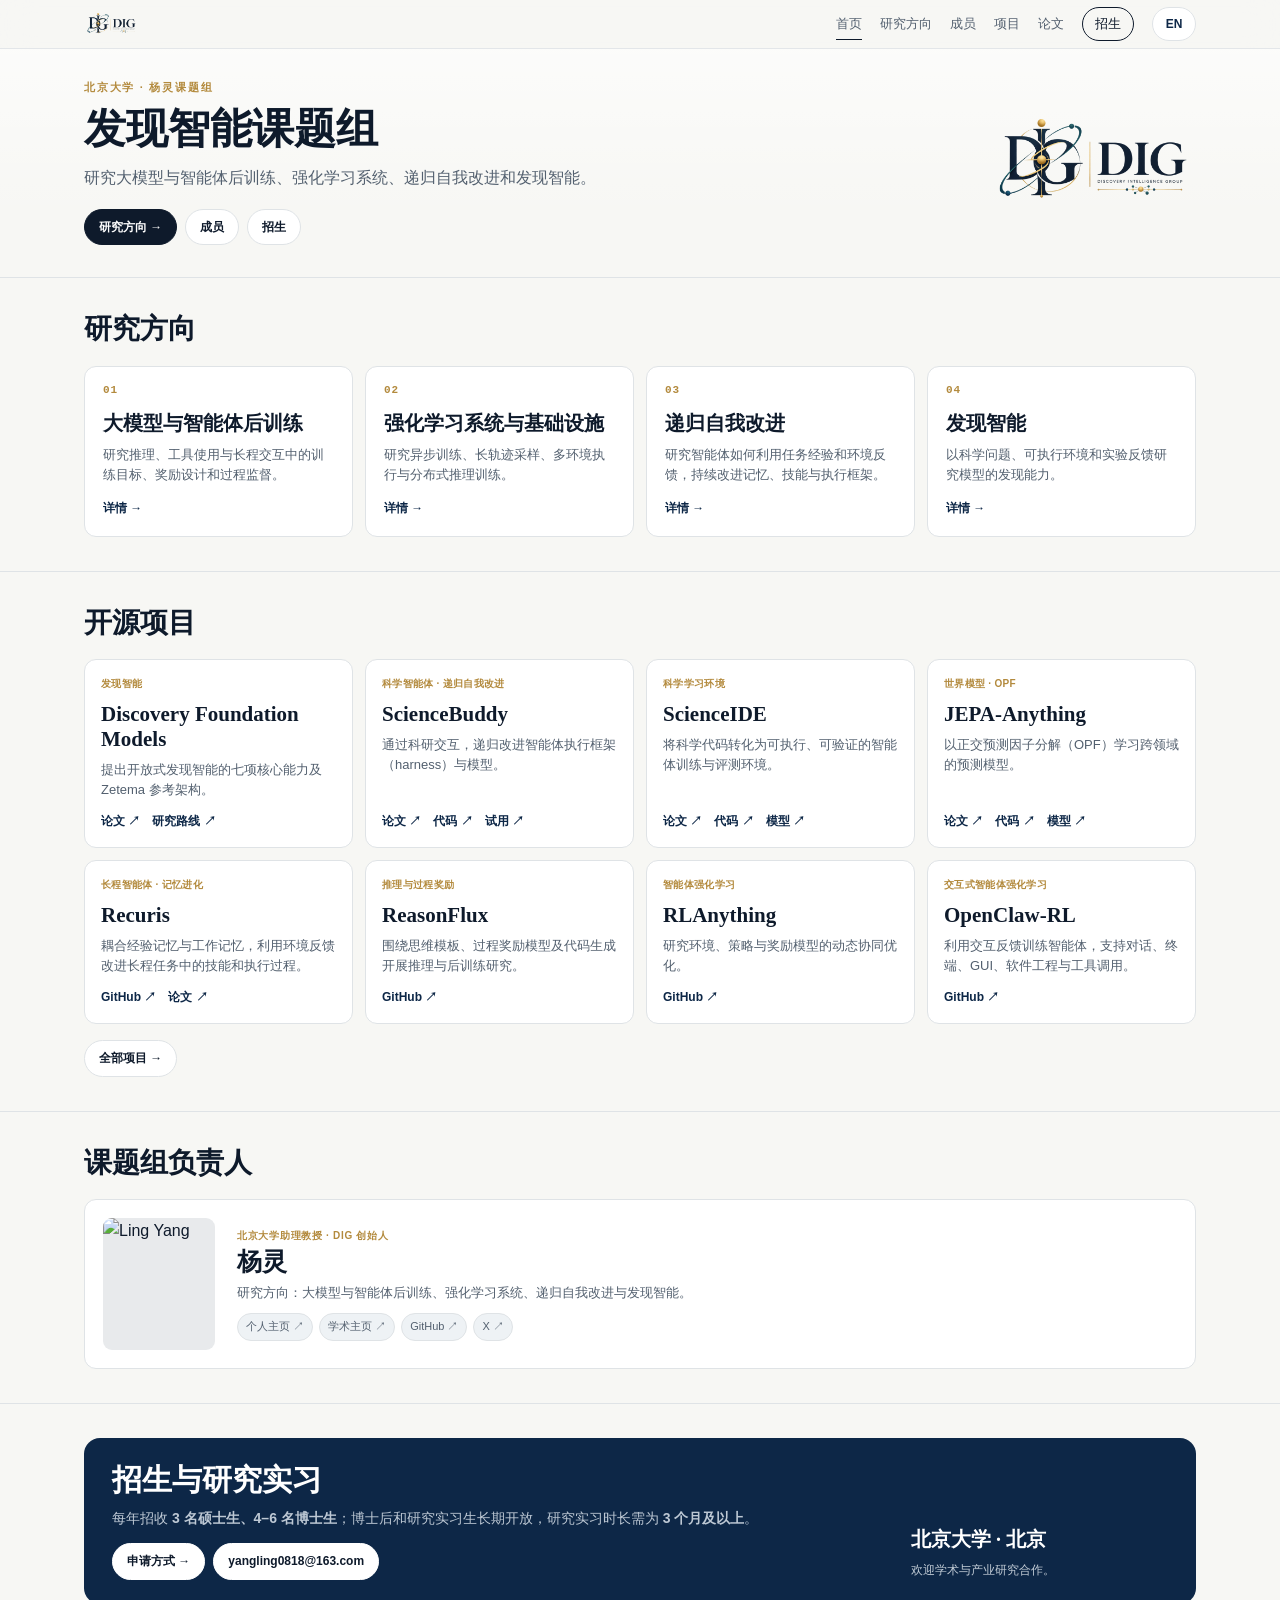
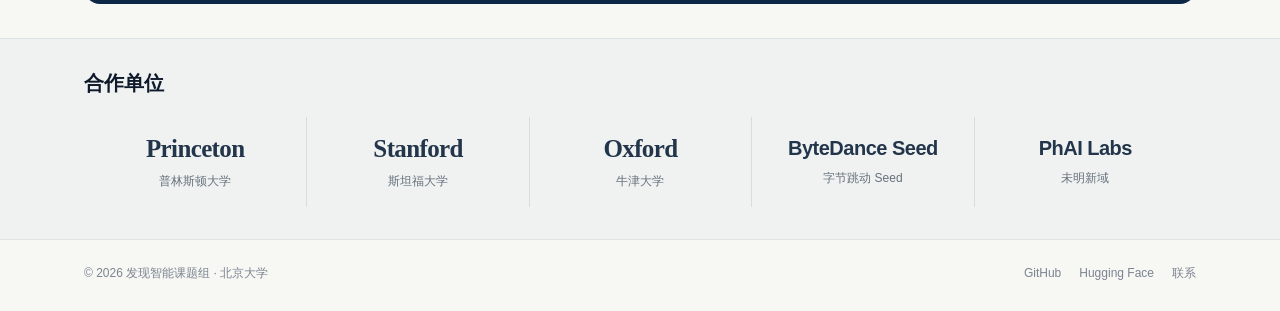
==== commit 4efad6cc: "Add bilingual collaborating institutions section across DIG pages" ====
--- a/index.html
+++ b/index.html
@@ -1,8 +1,16 @@
 <!DOCTYPE html>
-<html lang="zh-CN"><head><meta charset="utf-8"><meta name="viewport" content="width=device-width,initial-scale=1"><title data-en="Discovery Intelligence Group — DIG">发现智能课题组 — DIG</title><meta name="description" content="北京大学杨灵课题组：大模型与智能体后训练、强化学习系统、递归自我改进和发现智能。" data-en-content="Ling Yang&#x27;s research group at Peking University: post-training, RL systems, recursive self-improvement, and Discovery Intelligence."><link rel="icon" href="assets/dig-logo.png"><link rel="stylesheet" href="assets/site.css"><link rel="stylesheet" href="assets/home.css"><link rel="stylesheet" href="assets/compact.css"><link rel="stylesheet" href="assets/bilingual.css"></head><body class="home"><nav class="site-nav"><div class="nav-in"><a class="brand" href="index.html"><img src="assets/dig-logo.png" alt="DIG — Discovery Intelligence Group"></a><div class="nav-links" id="site-links"><a data-en="Homepage" href="index.html">首页</a><a data-en="Research" href="research.html">研究方向</a><a data-en="People" href="people.html">成员</a><a data-en="Projects" href="projects.html">项目</a><a data-en="Publications" href="publications.html">论文</a><a class="nav-cta" data-en="Join DIG" href="join.html">招生</a></div><div class="nav-tools"><button class="lang-btn" id="lang-toggle" type="button" aria-label="Switch to English" title="Switch to English">EN</button><button class="menu-btn" type="button" aria-label="展开导航" aria-controls="site-links" aria-expanded="false">☰</button></div></div></nav>
+<html lang="zh-CN"><head><meta charset="utf-8"><meta name="viewport" content="width=device-width,initial-scale=1"><title data-en="Discovery Intelligence Group — DIG">发现智能课题组 — DIG</title><meta name="description" content="北京大学杨灵课题组：大模型与智能体后训练、强化学习系统、递归自我改进和发现智能。" data-en-content="Ling Yang&#x27;s research group at Peking University: post-training, RL systems, recursive self-improvement, and Discovery Intelligence."><link rel="icon" href="assets/dig-logo.png"><link rel="stylesheet" href="assets/site.css"><link rel="stylesheet" href="assets/home.css"><link rel="stylesheet" href="assets/compact.css"><link rel="stylesheet" href="assets/bilingual.css"><link rel="stylesheet" href="assets/partners.css"></head><body class="home"><nav class="site-nav"><div class="nav-in"><a class="brand" href="index.html"><img src="assets/dig-logo.png" alt="DIG — Discovery Intelligence Group"></a><div class="nav-links" id="site-links"><a data-en="Homepage" href="index.html">首页</a><a data-en="Research" href="research.html">研究方向</a><a data-en="People" href="people.html">成员</a><a data-en="Projects" href="projects.html">项目</a><a data-en="Publications" href="publications.html">论文</a><a class="nav-cta" data-en="Join DIG" href="join.html">招生</a></div><div class="nav-tools"><button class="lang-btn" id="lang-toggle" type="button" aria-label="Switch to English" title="Switch to English">EN</button><button class="menu-btn" type="button" aria-label="展开导航" aria-controls="site-links" aria-expanded="false">☰</button></div></div></nav>
 <header class="hero"><div class="wrap hero-grid"><div class="hero-copy"><div class="kicker" data-en="Ling Yang&#x27;s Group · Peking University">北京大学 · 杨灵课题组</div><h1 data-en="Discovery Intelligence Group">发现智能课题组</h1><p class="lede" data-en="Research on LLM and agent post-training, reinforcement learning systems, recursive self-improvement, and Discovery Intelligence.">研究大模型与智能体后训练、强化学习系统、递归自我改进和发现智能。</p><div class="hero-actions"><a class="btn primary" data-en="Research →" href="research.html">研究方向 →</a><a class="btn" data-en="People" href="people.html">成员</a><a class="btn" data-en="Join DIG" href="join.html">招生</a></div></div><div class="hero-mark"><img src="assets/dig-logo.png" alt="DIG — Discovery Intelligence Group"></div></div></header><section class="section"><div class="wrap"><div class="section-head"><div><h2 class="section-title" data-en="Research">研究方向</h2></div></div><div class="research-grid"><a class="research-card" href="research.html#post-training"><span class="num">01</span><h3 data-en="LLM / Agent Post-Training">大模型与智能体后训练</h3><p data-en="Training objectives, reward design, and process supervision for reasoning, tool use, and long-horizon interaction.">研究推理、工具使用与长程交互中的训练目标、奖励设计和过程监督。</p><span class="more" data-en="Explore →">详情 →</span></a><a class="research-card" href="research.html#rl-systems"><span class="num">02</span><h3 data-en="RL Systems / Infrastructure">强化学习系统与基础设施</h3><p data-en="Asynchronous training, long-trajectory rollouts, multi-environment execution, and distributed inference and learning.">研究异步训练、长轨迹采样、多环境执行与分布式推理训练。</p><span class="more" data-en="Explore →">详情 →</span></a><a class="research-card" href="research.html#rsi"><span class="num">03</span><h3 data-en="Recursive Self-Improvement">递归自我改进</h3><p data-en="How agents use task experience and environment feedback to improve memory, skills, and harnesses.">研究智能体如何利用任务经验和环境反馈，持续改进记忆、技能与执行框架。</p><span class="more" data-en="Explore →">详情 →</span></a><a class="research-card" href="research.html#discovery"><span class="num">04</span><h3 data-en="Discovery Intelligence">发现智能</h3><p data-en="Discovery capabilities grounded in scientific problems, executable environments, and experimental feedback.">以科学问题、可执行环境和实验反馈研究模型的发现能力。</p><span class="more" data-en="Explore →">详情 →</span></a></div></div></section>
 <section class="section"><div class="wrap"><div class="section-head"><div><h2 class="section-title" data-en="Open-source Projects">开源项目</h2></div></div><div class="project-grid"><div class="project-card"><div class="type" data-en="Discovery Intelligence">发现智能</div><h3>Discovery Foundation Models</h3><p data-en="Seven core capabilities for open-ended discovery intelligence and the Zetema reference architecture.">提出开放式发现智能的七项核心能力及 Zetema 参考架构。</p><div class="project-links"><a data-en="Paper ↗" href="https://arxiv.org/abs/2609.15973">论文 ↗</a><a data-en="Roadmap ↗" href="https://github.com/Gen-Verse/DFM-Plans">研究路线 ↗</a></div></div><div class="project-card"><div class="type" data-en="Scientific Agents · RSI">科学智能体 · 递归自我改进</div><h3>ScienceBuddy</h3><p data-en="Recursive co-improvement of agent harnesses and models through scientific interaction.">通过科研交互，递归改进智能体执行框架（harness）与模型。</p><div class="project-links"><a data-en="Paper ↗" href="https://arxiv.org/abs/2609.17523">论文 ↗</a><a data-en="Code ↗" href="https://github.com/Gen-Verse/ScienceBuddy">代码 ↗</a><a data-en="Demo ↗" href="http://science-buddy.io/">试用 ↗</a></div></div><div class="project-card"><div class="type" data-en="Scientific Environments">科学学习环境</div><h3>ScienceIDE</h3><p data-en="Scientific code transformed into executable, verifiable environments for agent training and evaluation.">将科学代码转化为可执行、可验证的智能体训练与评测环境。</p><div class="project-links"><a data-en="Paper ↗" href="https://arxiv.org/abs/2609.19134">论文 ↗</a><a data-en="Code ↗" href="https://github.com/aitofound/ScienceIDE">代码 ↗</a><a data-en="Models ↗" href="https://huggingface.co/collections/AItonomy/scienceide-model-series">模型 ↗</a></div></div><div class="project-card"><div class="type" data-en="World Models · OPF">世界模型 · OPF</div><h3>JEPA-Anything</h3><p data-en="Cross-domain predictive models using Orthogonal Predictive Factorization (OPF).">以正交预测因子分解（OPF）学习跨领域的预测模型。</p><div class="project-links"><a data-en="Paper ↗" href="https://arxiv.org/abs/2609.20800">论文 ↗</a><a data-en="Code ↗" href="https://github.com/Gen-Verse/JEPA-Anything">代码 ↗</a><a data-en="Models ↗" href="https://huggingface.co/collections/Gen-Verse/jepa-anything">模型 ↗</a></div></div><div class="project-card"><div class="type" data-en="Long-Horizon Agents · Memory">长程智能体 · 记忆进化</div><h3>Recuris</h3><p data-en="Couples experiential and working memory, using environment feedback to refine skills and execution in long-horizon tasks.">耦合经验记忆与工作记忆，利用环境反馈改进长程任务中的技能和执行过程。</p><div class="project-links"><a href="https://github.com/Gen-Verse/Recuris">GitHub ↗</a><a data-en="Paper ↗" href="https://arxiv.org/abs/2608.24876">论文 ↗</a></div></div><div class="project-card"><div class="type" data-en="Reasoning · Process Rewards">推理与过程奖励</div><h3>ReasonFlux</h3><p data-en="Reasoning and post-training with thought templates, process reward models, and code generation.">围绕思维模板、过程奖励模型及代码生成开展推理与后训练研究。</p><div class="project-links"><a href="https://github.com/Gen-Verse/ReasonFlux">GitHub ↗</a></div></div><div class="project-card"><div class="type" data-en="Agentic Reinforcement Learning">智能体强化学习</div><h3>RLAnything</h3><p data-en="Dynamic co-optimization of environments, policies, and reward models.">研究环境、策略与奖励模型的动态协同优化。</p><div class="project-links"><a href="https://github.com/Gen-Verse/Open-AgentRL">GitHub ↗</a></div></div><div class="project-card"><div class="type" data-en="Interactive Agent RL">交互式智能体强化学习</div><h3>OpenClaw-RL</h3><p data-en="Trains agents from interaction feedback across conversation, terminals, GUIs, software engineering, and tool use.">利用交互反馈训练智能体，支持对话、终端、GUI、软件工程与工具调用。</p><div class="project-links"><a href="https://github.com/Gen-Verse/OpenClaw-RL">GitHub ↗</a></div></div></div><div class="hero-actions section-actions"><a class="btn" data-en="All projects →" href="projects.html">全部项目 →</a></div></div></section>
 <section class="section"><div class="wrap"><div class="section-head"><div><h2 class="section-title" data-en="Principal Investigator">课题组负责人</h2></div></div><div class="pi-card"><img alt="Ling Yang" src="https://yangling0818.github.io/images/ling-yang.jpg"/><div><div class="role" data-en="Assistant Professor, Peking University · Founder of DIG">北京大学助理教授 · DIG 创始人</div><h3 data-en="Ling Yang">杨灵</h3><p data-en="Research: LLM / Agent Post-Training, RL Systems, Recursive Self-Improvement, and Discovery Intelligence.">研究方向：大模型与智能体后训练、强化学习系统、递归自我改进与发现智能。</p><div class="chip-row"><a class="chip" data-en="Personal site ↗" href="https://yangling0818.github.io/">个人主页 ↗</a><a class="chip" data-en="Scholar ↗" href="https://scholar.google.com.hk/citations?user=sIKujqAAAAAJ&amp;hl=en">学术主页 ↗</a><a class="chip" href="https://github.com/YangLing0818">GitHub ↗</a><a class="chip" href="https://x.com/LingYang_PU">X ↗</a></div></div></div></div></section>
 <section class="section" id="join"><div class="wrap"><div class="callout"><div><h2 data-en="Students, Postdocs &amp; Research Interns">招生与研究实习</h2><p data-en="We recruit &lt;strong&gt;3 Master&#x27;s students and 4–6 PhD students each year&lt;/strong&gt;. Postdoctoral and research intern positions are open year-round; internships require &lt;strong&gt;at least 3 months&lt;/strong&gt;.">每年招收 <strong>3 名硕士生、4–6 名博士生</strong>；博士后和研究实习生长期开放，研究实习时长需为 <strong>3 个月及以上</strong>。</p><div class="hero-actions"><a class="btn" data-en="How to apply →" href="join.html">申请方式 →</a><a class="btn" href="mailto:yangling0818@163.com">yangling0818@163.com</a></div></div><div class="callout-note"><b data-en="Peking University · Beijing">北京大学 · 北京</b><span data-en="Academic and industrial research collaborations are welcome.">欢迎学术与产业研究合作。</span></div></div></div></section>
 
+<section class="partners" aria-labelledby="partners-title"><div class="wrap"><h2 class="partners-heading" id="partners-title" data-en="Collaborating Institutions">合作单位</h2><ul class="partners-grid">
+<li class="partner"><span class="partner-wordmark">Princeton</span><span class="partner-name" data-en="Princeton University">普林斯顿大学</span></li>
+<li class="partner"><span class="partner-wordmark">Stanford</span><span class="partner-name" data-en="Stanford University">斯坦福大学</span></li>
+<li class="partner"><span class="partner-wordmark">Oxford</span><span class="partner-name" data-en="University of Oxford">牛津大学</span></li>
+<li class="partner"><span class="partner-wordmark">ByteDance Seed</span><span class="partner-name" data-en="ByteDance Seed">字节跳动 Seed</span></li>
+<li class="partner"><span class="partner-wordmark">PhAI Labs</span><span class="partner-name" data-en="PhAI Labs">未明新域</span></li>
+</ul></div></section>
 <footer><div class="wrap footer-in"><span data-en="© 2026 Discovery Intelligence Group · Peking University">© 2026 发现智能课题组 · 北京大学</span><span class="footer-links"><a href="https://github.com/Gen-Verse">GitHub</a><a href="https://huggingface.co/Gen-Verse">Hugging Face</a><a data-en="Contact" href="mailto:yangling0818@163.com">联系</a></span></div></footer><script src="assets/site.js?v=20260925-zh1"></script></body></html>
+
--- a/assets/partners.css
+++ b/assets/partners.css
@@ -0,0 +1,13 @@
+.partners{border-top:1px solid var(--line);padding:30px 0 32px;background:#f0f2f1}
+.partners-heading{margin:0 0 20px;font:650 20px/1.4 "PingFang SC","Microsoft YaHei","Noto Sans CJK SC",sans-serif;color:var(--ink)}
+.partners-grid{display:grid;grid-template-columns:repeat(5,minmax(0,1fr));list-style:none;padding:0;margin:0}
+.partner{padding:10px 18px;text-align:center;min-height:90px;display:flex;flex-direction:column;justify-content:center;gap:9px;border-left:1px solid #d7dddf}
+.partner:first-child{border-left:0}
+.partner-wordmark{display:block;font:600 25px/1.15 Georgia,"Times New Roman",serif;letter-spacing:-.025em;color:#23354a;white-space:normal}
+.partner:nth-child(4) .partner-wordmark,.partner:nth-child(5) .partner-wordmark{font-family:Inter,-apple-system,BlinkMacSystemFont,"Segoe UI",Arial,sans-serif;font-size:20px;font-weight:650}
+.partner-name{display:block;font-size:12px;line-height:1.5;color:#66717c}
+.partner-name:empty{min-height:18px}
+@media(max-width:900px){.partner{padding:10px 12px}.partner-wordmark{font-size:22px}.partner:nth-child(4) .partner-wordmark,.partner:nth-child(5) .partner-wordmark{font-size:20px}}
+@media(max-width:650px){.partners{padding:24px 0}.partners-heading{font-size:19px;margin-bottom:15px}.partners-grid{grid-template-columns:repeat(2,minmax(0,1fr));row-gap:12px}.partner{min-height:80px;padding:10px 8px}.partner:nth-child(odd){border-left:0}.partner:last-child{grid-column:1/-1;border-top:1px solid #d7dddf;padding-top:20px;margin-top:3px}.partner-wordmark{font-size:24px}.partner:nth-child(4) .partner-wordmark,.partner:nth-child(5) .partner-wordmark{font-size:22px}}
+
+@media(max-width:650px){.partner:nth-child(4) .partner-wordmark{font-size:18px}}
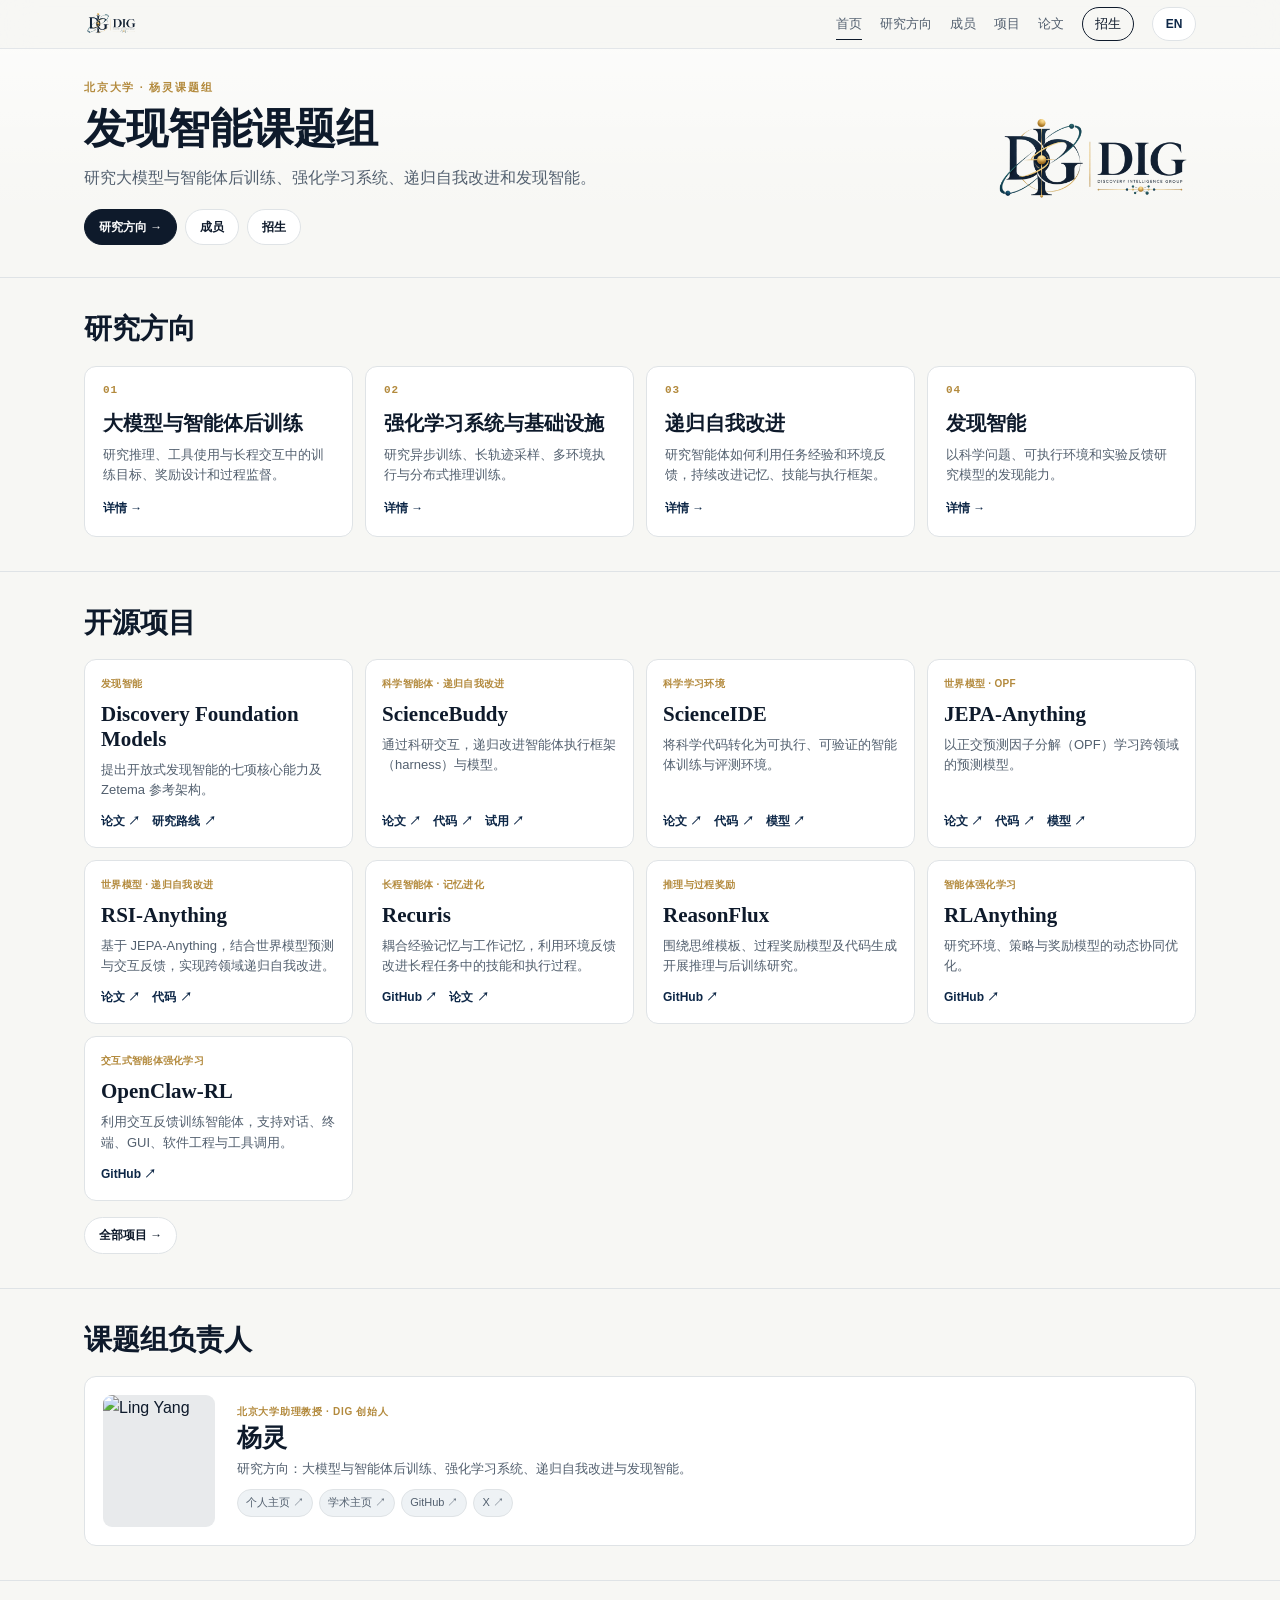
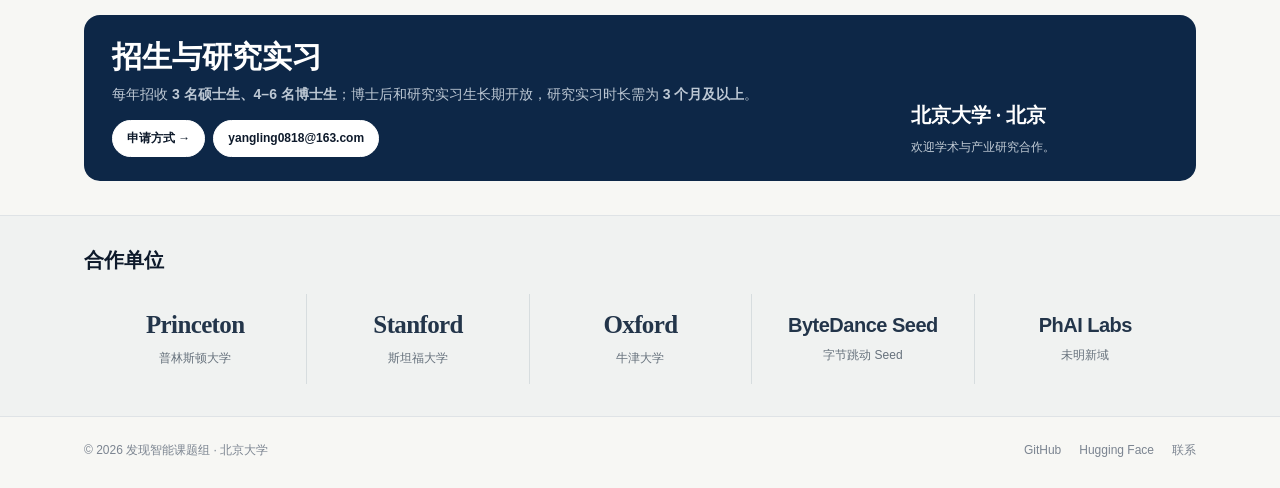
==== commit fce6f14f: "Feature RSI-Anything across DIG projects, publications and research" ====
--- a/index.html
+++ b/index.html
@@ -1,7 +1,7 @@
 <!DOCTYPE html>
 <html lang="zh-CN"><head><meta charset="utf-8"><meta name="viewport" content="width=device-width,initial-scale=1"><title data-en="Discovery Intelligence Group — DIG">发现智能课题组 — DIG</title><meta name="description" content="北京大学杨灵课题组：大模型与智能体后训练、强化学习系统、递归自我改进和发现智能。" data-en-content="Ling Yang&#x27;s research group at Peking University: post-training, RL systems, recursive self-improvement, and Discovery Intelligence."><link rel="icon" href="assets/dig-logo.png"><link rel="stylesheet" href="assets/site.css"><link rel="stylesheet" href="assets/home.css"><link rel="stylesheet" href="assets/compact.css"><link rel="stylesheet" href="assets/bilingual.css"><link rel="stylesheet" href="assets/partners.css"></head><body class="home"><nav class="site-nav"><div class="nav-in"><a class="brand" href="index.html"><img src="assets/dig-logo.png" alt="DIG — Discovery Intelligence Group"></a><div class="nav-links" id="site-links"><a data-en="Homepage" href="index.html">首页</a><a data-en="Research" href="research.html">研究方向</a><a data-en="People" href="people.html">成员</a><a data-en="Projects" href="projects.html">项目</a><a data-en="Publications" href="publications.html">论文</a><a class="nav-cta" data-en="Join DIG" href="join.html">招生</a></div><div class="nav-tools"><button class="lang-btn" id="lang-toggle" type="button" aria-label="Switch to English" title="Switch to English">EN</button><button class="menu-btn" type="button" aria-label="展开导航" aria-controls="site-links" aria-expanded="false">☰</button></div></div></nav>
 <header class="hero"><div class="wrap hero-grid"><div class="hero-copy"><div class="kicker" data-en="Ling Yang&#x27;s Group · Peking University">北京大学 · 杨灵课题组</div><h1 data-en="Discovery Intelligence Group">发现智能课题组</h1><p class="lede" data-en="Research on LLM and agent post-training, reinforcement learning systems, recursive self-improvement, and Discovery Intelligence.">研究大模型与智能体后训练、强化学习系统、递归自我改进和发现智能。</p><div class="hero-actions"><a class="btn primary" data-en="Research →" href="research.html">研究方向 →</a><a class="btn" data-en="People" href="people.html">成员</a><a class="btn" data-en="Join DIG" href="join.html">招生</a></div></div><div class="hero-mark"><img src="assets/dig-logo.png" alt="DIG — Discovery Intelligence Group"></div></div></header><section class="section"><div class="wrap"><div class="section-head"><div><h2 class="section-title" data-en="Research">研究方向</h2></div></div><div class="research-grid"><a class="research-card" href="research.html#post-training"><span class="num">01</span><h3 data-en="LLM / Agent Post-Training">大模型与智能体后训练</h3><p data-en="Training objectives, reward design, and process supervision for reasoning, tool use, and long-horizon interaction.">研究推理、工具使用与长程交互中的训练目标、奖励设计和过程监督。</p><span class="more" data-en="Explore →">详情 →</span></a><a class="research-card" href="research.html#rl-systems"><span class="num">02</span><h3 data-en="RL Systems / Infrastructure">强化学习系统与基础设施</h3><p data-en="Asynchronous training, long-trajectory rollouts, multi-environment execution, and distributed inference and learning.">研究异步训练、长轨迹采样、多环境执行与分布式推理训练。</p><span class="more" data-en="Explore →">详情 →</span></a><a class="research-card" href="research.html#rsi"><span class="num">03</span><h3 data-en="Recursive Self-Improvement">递归自我改进</h3><p data-en="How agents use task experience and environment feedback to improve memory, skills, and harnesses.">研究智能体如何利用任务经验和环境反馈，持续改进记忆、技能与执行框架。</p><span class="more" data-en="Explore →">详情 →</span></a><a class="research-card" href="research.html#discovery"><span class="num">04</span><h3 data-en="Discovery Intelligence">发现智能</h3><p data-en="Discovery capabilities grounded in scientific problems, executable environments, and experimental feedback.">以科学问题、可执行环境和实验反馈研究模型的发现能力。</p><span class="more" data-en="Explore →">详情 →</span></a></div></div></section>
-<section class="section"><div class="wrap"><div class="section-head"><div><h2 class="section-title" data-en="Open-source Projects">开源项目</h2></div></div><div class="project-grid"><div class="project-card"><div class="type" data-en="Discovery Intelligence">发现智能</div><h3>Discovery Foundation Models</h3><p data-en="Seven core capabilities for open-ended discovery intelligence and the Zetema reference architecture.">提出开放式发现智能的七项核心能力及 Zetema 参考架构。</p><div class="project-links"><a data-en="Paper ↗" href="https://arxiv.org/abs/2609.15973">论文 ↗</a><a data-en="Roadmap ↗" href="https://github.com/Gen-Verse/DFM-Plans">研究路线 ↗</a></div></div><div class="project-card"><div class="type" data-en="Scientific Agents · RSI">科学智能体 · 递归自我改进</div><h3>ScienceBuddy</h3><p data-en="Recursive co-improvement of agent harnesses and models through scientific interaction.">通过科研交互，递归改进智能体执行框架（harness）与模型。</p><div class="project-links"><a data-en="Paper ↗" href="https://arxiv.org/abs/2609.17523">论文 ↗</a><a data-en="Code ↗" href="https://github.com/Gen-Verse/ScienceBuddy">代码 ↗</a><a data-en="Demo ↗" href="http://science-buddy.io/">试用 ↗</a></div></div><div class="project-card"><div class="type" data-en="Scientific Environments">科学学习环境</div><h3>ScienceIDE</h3><p data-en="Scientific code transformed into executable, verifiable environments for agent training and evaluation.">将科学代码转化为可执行、可验证的智能体训练与评测环境。</p><div class="project-links"><a data-en="Paper ↗" href="https://arxiv.org/abs/2609.19134">论文 ↗</a><a data-en="Code ↗" href="https://github.com/aitofound/ScienceIDE">代码 ↗</a><a data-en="Models ↗" href="https://huggingface.co/collections/AItonomy/scienceide-model-series">模型 ↗</a></div></div><div class="project-card"><div class="type" data-en="World Models · OPF">世界模型 · OPF</div><h3>JEPA-Anything</h3><p data-en="Cross-domain predictive models using Orthogonal Predictive Factorization (OPF).">以正交预测因子分解（OPF）学习跨领域的预测模型。</p><div class="project-links"><a data-en="Paper ↗" href="https://arxiv.org/abs/2609.20800">论文 ↗</a><a data-en="Code ↗" href="https://github.com/Gen-Verse/JEPA-Anything">代码 ↗</a><a data-en="Models ↗" href="https://huggingface.co/collections/Gen-Verse/jepa-anything">模型 ↗</a></div></div><div class="project-card"><div class="type" data-en="Long-Horizon Agents · Memory">长程智能体 · 记忆进化</div><h3>Recuris</h3><p data-en="Couples experiential and working memory, using environment feedback to refine skills and execution in long-horizon tasks.">耦合经验记忆与工作记忆，利用环境反馈改进长程任务中的技能和执行过程。</p><div class="project-links"><a href="https://github.com/Gen-Verse/Recuris">GitHub ↗</a><a data-en="Paper ↗" href="https://arxiv.org/abs/2608.24876">论文 ↗</a></div></div><div class="project-card"><div class="type" data-en="Reasoning · Process Rewards">推理与过程奖励</div><h3>ReasonFlux</h3><p data-en="Reasoning and post-training with thought templates, process reward models, and code generation.">围绕思维模板、过程奖励模型及代码生成开展推理与后训练研究。</p><div class="project-links"><a href="https://github.com/Gen-Verse/ReasonFlux">GitHub ↗</a></div></div><div class="project-card"><div class="type" data-en="Agentic Reinforcement Learning">智能体强化学习</div><h3>RLAnything</h3><p data-en="Dynamic co-optimization of environments, policies, and reward models.">研究环境、策略与奖励模型的动态协同优化。</p><div class="project-links"><a href="https://github.com/Gen-Verse/Open-AgentRL">GitHub ↗</a></div></div><div class="project-card"><div class="type" data-en="Interactive Agent RL">交互式智能体强化学习</div><h3>OpenClaw-RL</h3><p data-en="Trains agents from interaction feedback across conversation, terminals, GUIs, software engineering, and tool use.">利用交互反馈训练智能体，支持对话、终端、GUI、软件工程与工具调用。</p><div class="project-links"><a href="https://github.com/Gen-Verse/OpenClaw-RL">GitHub ↗</a></div></div></div><div class="hero-actions section-actions"><a class="btn" data-en="All projects →" href="projects.html">全部项目 →</a></div></div></section>
+<section class="section"><div class="wrap"><div class="section-head"><div><h2 class="section-title" data-en="Open-source Projects">开源项目</h2></div></div><div class="project-grid"><div class="project-card"><div class="type" data-en="Discovery Intelligence">发现智能</div><h3>Discovery Foundation Models</h3><p data-en="Seven core capabilities for open-ended discovery intelligence and the Zetema reference architecture.">提出开放式发现智能的七项核心能力及 Zetema 参考架构。</p><div class="project-links"><a data-en="Paper ↗" href="https://arxiv.org/abs/2609.15973">论文 ↗</a><a data-en="Roadmap ↗" href="https://github.com/Gen-Verse/DFM-Plans">研究路线 ↗</a></div></div><div class="project-card"><div class="type" data-en="Scientific Agents · RSI">科学智能体 · 递归自我改进</div><h3>ScienceBuddy</h3><p data-en="Recursive co-improvement of agent harnesses and models through scientific interaction.">通过科研交互，递归改进智能体执行框架（harness）与模型。</p><div class="project-links"><a data-en="Paper ↗" href="https://arxiv.org/abs/2609.17523">论文 ↗</a><a data-en="Code ↗" href="https://github.com/Gen-Verse/ScienceBuddy">代码 ↗</a><a data-en="Demo ↗" href="http://science-buddy.io/">试用 ↗</a></div></div><div class="project-card"><div class="type" data-en="Scientific Environments">科学学习环境</div><h3>ScienceIDE</h3><p data-en="Scientific code transformed into executable, verifiable environments for agent training and evaluation.">将科学代码转化为可执行、可验证的智能体训练与评测环境。</p><div class="project-links"><a data-en="Paper ↗" href="https://arxiv.org/abs/2609.19134">论文 ↗</a><a data-en="Code ↗" href="https://github.com/aitofound/ScienceIDE">代码 ↗</a><a data-en="Models ↗" href="https://huggingface.co/collections/AItonomy/scienceide-model-series">模型 ↗</a></div></div><div class="project-card"><div class="type" data-en="World Models · OPF">世界模型 · OPF</div><h3>JEPA-Anything</h3><p data-en="Cross-domain predictive models using Orthogonal Predictive Factorization (OPF).">以正交预测因子分解（OPF）学习跨领域的预测模型。</p><div class="project-links"><a data-en="Paper ↗" href="https://arxiv.org/abs/2609.20800">论文 ↗</a><a data-en="Code ↗" href="https://github.com/Gen-Verse/JEPA-Anything">代码 ↗</a><a data-en="Models ↗" href="https://huggingface.co/collections/Gen-Verse/jepa-anything">模型 ↗</a></div></div><div class="project-card"><div class="type" data-en="World Models · RSI">世界模型 · 递归自我改进</div><h3>RSI-Anything</h3><p data-en="Built on JEPA-Anything, using world-model predictions and interaction feedback for recursive self-improvement across domains.">基于 JEPA-Anything，结合世界模型预测与交互反馈，实现跨领域递归自我改进。</p><div class="project-links"><a data-en="Paper ↗" href="https://arxiv.org/abs/2610.13912">论文 ↗</a><a data-en="Code ↗" href="https://github.com/Gen-Verse/RSI-Anything">代码 ↗</a></div></div><div class="project-card"><div class="type" data-en="Long-Horizon Agents · Memory">长程智能体 · 记忆进化</div><h3>Recuris</h3><p data-en="Couples experiential and working memory, using environment feedback to refine skills and execution in long-horizon tasks.">耦合经验记忆与工作记忆，利用环境反馈改进长程任务中的技能和执行过程。</p><div class="project-links"><a href="https://github.com/Gen-Verse/Recuris">GitHub ↗</a><a data-en="Paper ↗" href="https://arxiv.org/abs/2608.24876">论文 ↗</a></div></div><div class="project-card"><div class="type" data-en="Reasoning · Process Rewards">推理与过程奖励</div><h3>ReasonFlux</h3><p data-en="Reasoning and post-training with thought templates, process reward models, and code generation.">围绕思维模板、过程奖励模型及代码生成开展推理与后训练研究。</p><div class="project-links"><a href="https://github.com/Gen-Verse/ReasonFlux">GitHub ↗</a></div></div><div class="project-card"><div class="type" data-en="Agentic Reinforcement Learning">智能体强化学习</div><h3>RLAnything</h3><p data-en="Dynamic co-optimization of environments, policies, and reward models.">研究环境、策略与奖励模型的动态协同优化。</p><div class="project-links"><a href="https://github.com/Gen-Verse/Open-AgentRL">GitHub ↗</a></div></div><div class="project-card"><div class="type" data-en="Interactive Agent RL">交互式智能体强化学习</div><h3>OpenClaw-RL</h3><p data-en="Trains agents from interaction feedback across conversation, terminals, GUIs, software engineering, and tool use.">利用交互反馈训练智能体，支持对话、终端、GUI、软件工程与工具调用。</p><div class="project-links"><a href="https://github.com/Gen-Verse/OpenClaw-RL">GitHub ↗</a></div></div></div><div class="hero-actions section-actions"><a class="btn" data-en="All projects →" href="projects.html">全部项目 →</a></div></div></section>
 <section class="section"><div class="wrap"><div class="section-head"><div><h2 class="section-title" data-en="Principal Investigator">课题组负责人</h2></div></div><div class="pi-card"><img alt="Ling Yang" src="https://yangling0818.github.io/images/ling-yang.jpg"/><div><div class="role" data-en="Assistant Professor, Peking University · Founder of DIG">北京大学助理教授 · DIG 创始人</div><h3 data-en="Ling Yang">杨灵</h3><p data-en="Research: LLM / Agent Post-Training, RL Systems, Recursive Self-Improvement, and Discovery Intelligence.">研究方向：大模型与智能体后训练、强化学习系统、递归自我改进与发现智能。</p><div class="chip-row"><a class="chip" data-en="Personal site ↗" href="https://yangling0818.github.io/">个人主页 ↗</a><a class="chip" data-en="Scholar ↗" href="https://scholar.google.com.hk/citations?user=sIKujqAAAAAJ&amp;hl=en">学术主页 ↗</a><a class="chip" href="https://github.com/YangLing0818">GitHub ↗</a><a class="chip" href="https://x.com/LingYang_PU">X ↗</a></div></div></div></div></section>
 <section class="section" id="join"><div class="wrap"><div class="callout"><div><h2 data-en="Students, Postdocs &amp; Research Interns">招生与研究实习</h2><p data-en="We recruit &lt;strong&gt;3 Master&#x27;s students and 4–6 PhD students each year&lt;/strong&gt;. Postdoctoral and research intern positions are open year-round; internships require &lt;strong&gt;at least 3 months&lt;/strong&gt;.">每年招收 <strong>3 名硕士生、4–6 名博士生</strong>；博士后和研究实习生长期开放，研究实习时长需为 <strong>3 个月及以上</strong>。</p><div class="hero-actions"><a class="btn" data-en="How to apply →" href="join.html">申请方式 →</a><a class="btn" href="mailto:yangling0818@163.com">yangling0818@163.com</a></div></div><div class="callout-note"><b data-en="Peking University · Beijing">北京大学 · 北京</b><span data-en="Academic and industrial research collaborations are welcome.">欢迎学术与产业研究合作。</span></div></div></div></section>
 
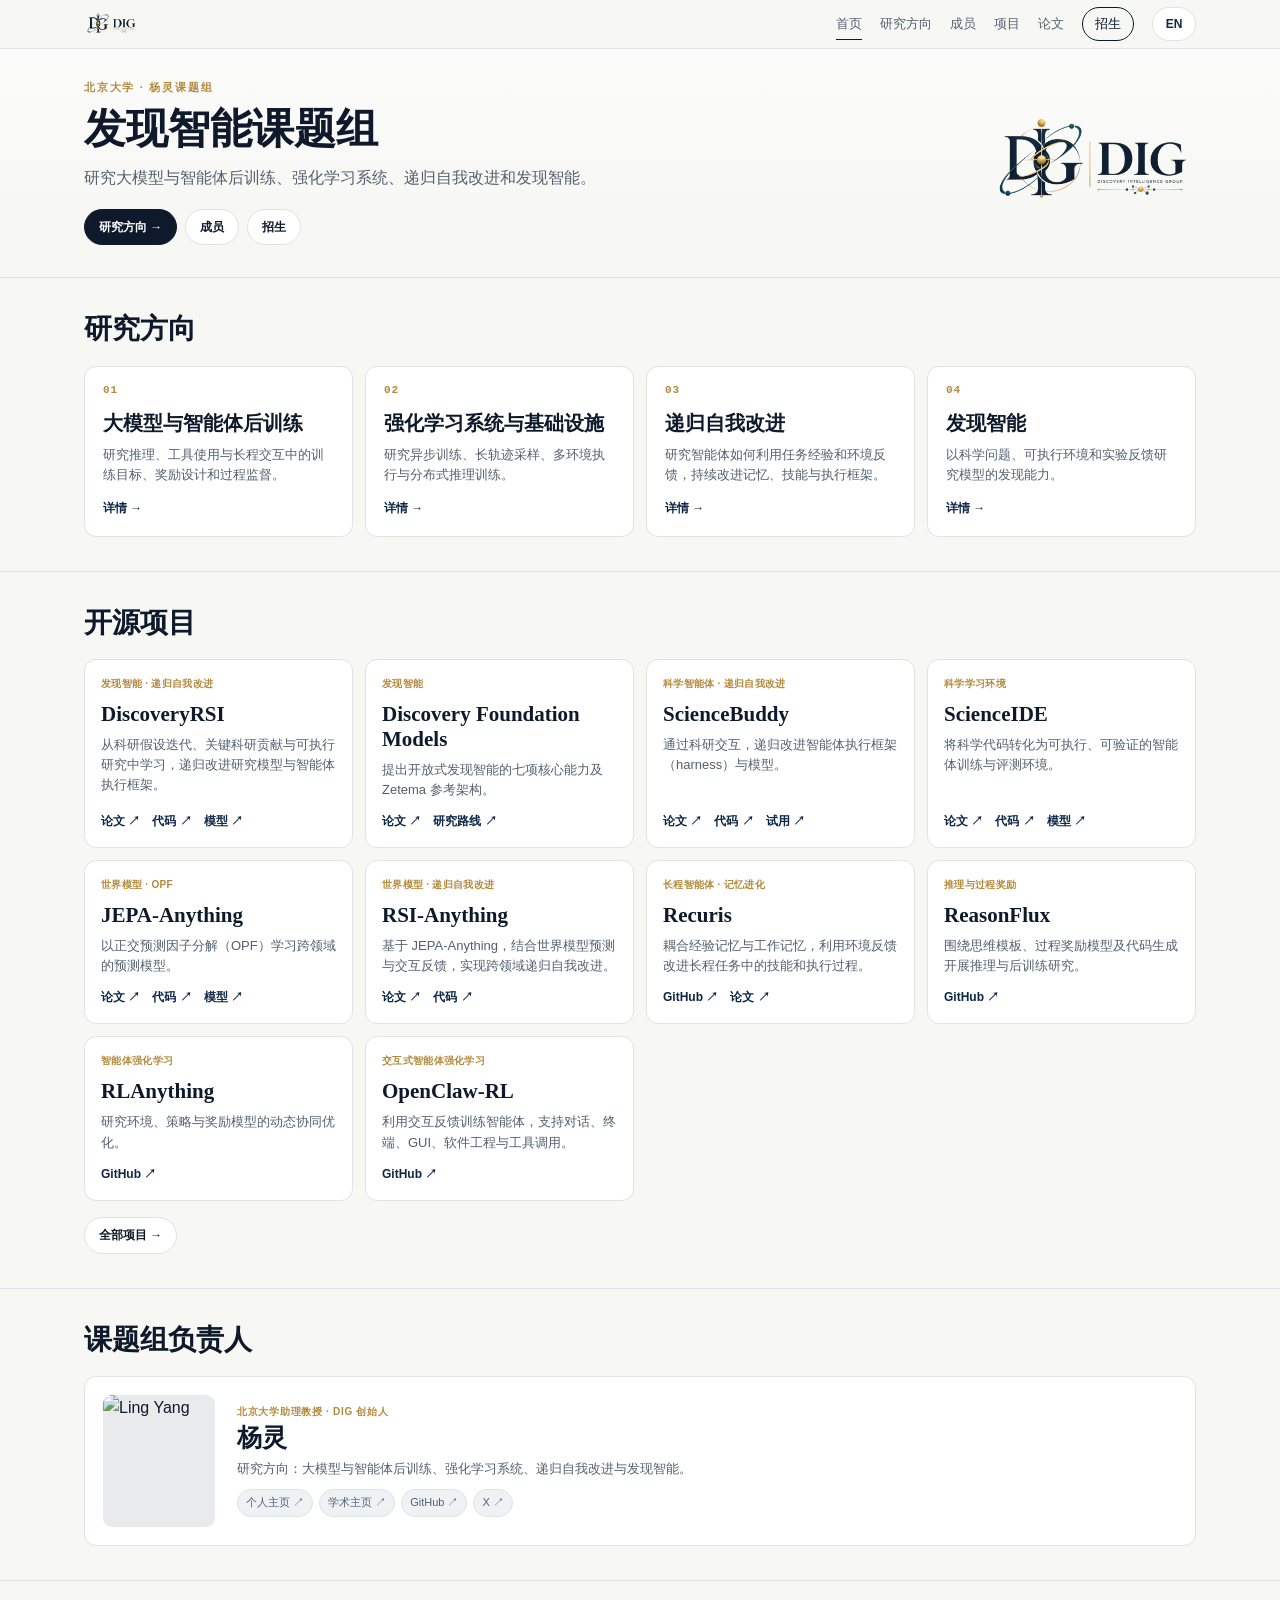
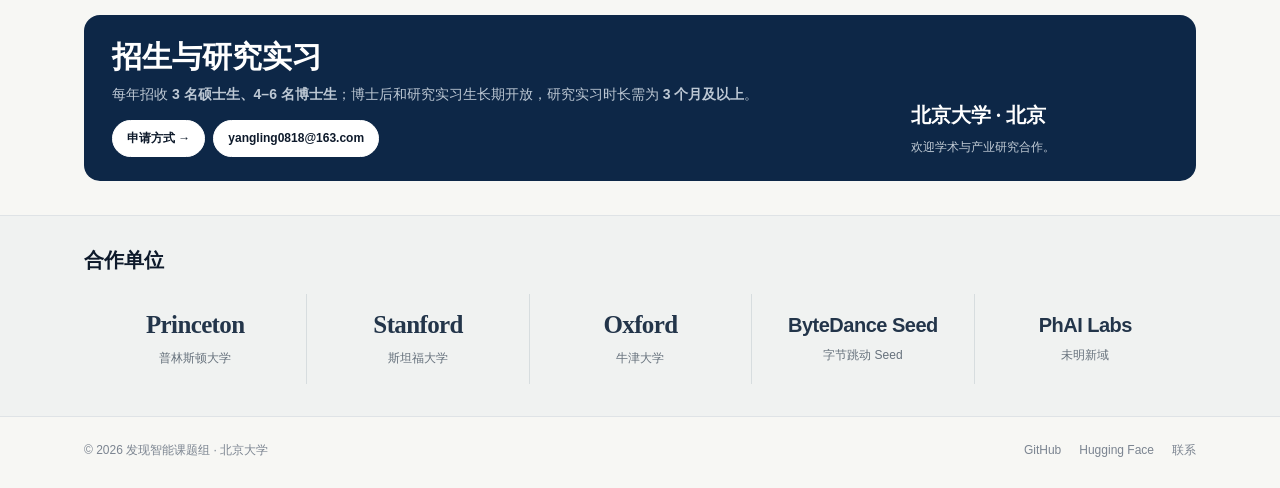
==== commit ac218db9: "Add DiscoveryRSI to DIG index" ====
--- a/index.html
+++ b/index.html
@@ -1,7 +1,7 @@
 <!DOCTYPE html>
 <html lang="zh-CN"><head><meta charset="utf-8"><meta name="viewport" content="width=device-width,initial-scale=1"><title data-en="Discovery Intelligence Group — DIG">发现智能课题组 — DIG</title><meta name="description" content="北京大学杨灵课题组：大模型与智能体后训练、强化学习系统、递归自我改进和发现智能。" data-en-content="Ling Yang&#x27;s research group at Peking University: post-training, RL systems, recursive self-improvement, and Discovery Intelligence."><link rel="icon" href="assets/dig-logo.png"><link rel="stylesheet" href="assets/site.css"><link rel="stylesheet" href="assets/home.css"><link rel="stylesheet" href="assets/compact.css"><link rel="stylesheet" href="assets/bilingual.css"><link rel="stylesheet" href="assets/partners.css"></head><body class="home"><nav class="site-nav"><div class="nav-in"><a class="brand" href="index.html"><img src="assets/dig-logo.png" alt="DIG — Discovery Intelligence Group"></a><div class="nav-links" id="site-links"><a data-en="Homepage" href="index.html">首页</a><a data-en="Research" href="research.html">研究方向</a><a data-en="People" href="people.html">成员</a><a data-en="Projects" href="projects.html">项目</a><a data-en="Publications" href="publications.html">论文</a><a class="nav-cta" data-en="Join DIG" href="join.html">招生</a></div><div class="nav-tools"><button class="lang-btn" id="lang-toggle" type="button" aria-label="Switch to English" title="Switch to English">EN</button><button class="menu-btn" type="button" aria-label="展开导航" aria-controls="site-links" aria-expanded="false">☰</button></div></div></nav>
 <header class="hero"><div class="wrap hero-grid"><div class="hero-copy"><div class="kicker" data-en="Ling Yang&#x27;s Group · Peking University">北京大学 · 杨灵课题组</div><h1 data-en="Discovery Intelligence Group">发现智能课题组</h1><p class="lede" data-en="Research on LLM and agent post-training, reinforcement learning systems, recursive self-improvement, and Discovery Intelligence.">研究大模型与智能体后训练、强化学习系统、递归自我改进和发现智能。</p><div class="hero-actions"><a class="btn primary" data-en="Research →" href="research.html">研究方向 →</a><a class="btn" data-en="People" href="people.html">成员</a><a class="btn" data-en="Join DIG" href="join.html">招生</a></div></div><div class="hero-mark"><img src="assets/dig-logo.png" alt="DIG — Discovery Intelligence Group"></div></div></header><section class="section"><div class="wrap"><div class="section-head"><div><h2 class="section-title" data-en="Research">研究方向</h2></div></div><div class="research-grid"><a class="research-card" href="research.html#post-training"><span class="num">01</span><h3 data-en="LLM / Agent Post-Training">大模型与智能体后训练</h3><p data-en="Training objectives, reward design, and process supervision for reasoning, tool use, and long-horizon interaction.">研究推理、工具使用与长程交互中的训练目标、奖励设计和过程监督。</p><span class="more" data-en="Explore →">详情 →</span></a><a class="research-card" href="research.html#rl-systems"><span class="num">02</span><h3 data-en="RL Systems / Infrastructure">强化学习系统与基础设施</h3><p data-en="Asynchronous training, long-trajectory rollouts, multi-environment execution, and distributed inference and learning.">研究异步训练、长轨迹采样、多环境执行与分布式推理训练。</p><span class="more" data-en="Explore →">详情 →</span></a><a class="research-card" href="research.html#rsi"><span class="num">03</span><h3 data-en="Recursive Self-Improvement">递归自我改进</h3><p data-en="How agents use task experience and environment feedback to improve memory, skills, and harnesses.">研究智能体如何利用任务经验和环境反馈，持续改进记忆、技能与执行框架。</p><span class="more" data-en="Explore →">详情 →</span></a><a class="research-card" href="research.html#discovery"><span class="num">04</span><h3 data-en="Discovery Intelligence">发现智能</h3><p data-en="Discovery capabilities grounded in scientific problems, executable environments, and experimental feedback.">以科学问题、可执行环境和实验反馈研究模型的发现能力。</p><span class="more" data-en="Explore →">详情 →</span></a></div></div></section>
-<section class="section"><div class="wrap"><div class="section-head"><div><h2 class="section-title" data-en="Open-source Projects">开源项目</h2></div></div><div class="project-grid"><div class="project-card"><div class="type" data-en="Discovery Intelligence">发现智能</div><h3>Discovery Foundation Models</h3><p data-en="Seven core capabilities for open-ended discovery intelligence and the Zetema reference architecture.">提出开放式发现智能的七项核心能力及 Zetema 参考架构。</p><div class="project-links"><a data-en="Paper ↗" href="https://arxiv.org/abs/2609.15973">论文 ↗</a><a data-en="Roadmap ↗" href="https://github.com/Gen-Verse/DFM-Plans">研究路线 ↗</a></div></div><div class="project-card"><div class="type" data-en="Scientific Agents · RSI">科学智能体 · 递归自我改进</div><h3>ScienceBuddy</h3><p data-en="Recursive co-improvement of agent harnesses and models through scientific interaction.">通过科研交互，递归改进智能体执行框架（harness）与模型。</p><div class="project-links"><a data-en="Paper ↗" href="https://arxiv.org/abs/2609.17523">论文 ↗</a><a data-en="Code ↗" href="https://github.com/Gen-Verse/ScienceBuddy">代码 ↗</a><a data-en="Demo ↗" href="http://science-buddy.io/">试用 ↗</a></div></div><div class="project-card"><div class="type" data-en="Scientific Environments">科学学习环境</div><h3>ScienceIDE</h3><p data-en="Scientific code transformed into executable, verifiable environments for agent training and evaluation.">将科学代码转化为可执行、可验证的智能体训练与评测环境。</p><div class="project-links"><a data-en="Paper ↗" href="https://arxiv.org/abs/2609.19134">论文 ↗</a><a data-en="Code ↗" href="https://github.com/aitofound/ScienceIDE">代码 ↗</a><a data-en="Models ↗" href="https://huggingface.co/collections/AItonomy/scienceide-model-series">模型 ↗</a></div></div><div class="project-card"><div class="type" data-en="World Models · OPF">世界模型 · OPF</div><h3>JEPA-Anything</h3><p data-en="Cross-domain predictive models using Orthogonal Predictive Factorization (OPF).">以正交预测因子分解（OPF）学习跨领域的预测模型。</p><div class="project-links"><a data-en="Paper ↗" href="https://arxiv.org/abs/2609.20800">论文 ↗</a><a data-en="Code ↗" href="https://github.com/Gen-Verse/JEPA-Anything">代码 ↗</a><a data-en="Models ↗" href="https://huggingface.co/collections/Gen-Verse/jepa-anything">模型 ↗</a></div></div><div class="project-card"><div class="type" data-en="World Models · RSI">世界模型 · 递归自我改进</div><h3>RSI-Anything</h3><p data-en="Built on JEPA-Anything, using world-model predictions and interaction feedback for recursive self-improvement across domains.">基于 JEPA-Anything，结合世界模型预测与交互反馈，实现跨领域递归自我改进。</p><div class="project-links"><a data-en="Paper ↗" href="https://arxiv.org/abs/2610.13912">论文 ↗</a><a data-en="Code ↗" href="https://github.com/Gen-Verse/RSI-Anything">代码 ↗</a></div></div><div class="project-card"><div class="type" data-en="Long-Horizon Agents · Memory">长程智能体 · 记忆进化</div><h3>Recuris</h3><p data-en="Couples experiential and working memory, using environment feedback to refine skills and execution in long-horizon tasks.">耦合经验记忆与工作记忆，利用环境反馈改进长程任务中的技能和执行过程。</p><div class="project-links"><a href="https://github.com/Gen-Verse/Recuris">GitHub ↗</a><a data-en="Paper ↗" href="https://arxiv.org/abs/2608.24876">论文 ↗</a></div></div><div class="project-card"><div class="type" data-en="Reasoning · Process Rewards">推理与过程奖励</div><h3>ReasonFlux</h3><p data-en="Reasoning and post-training with thought templates, process reward models, and code generation.">围绕思维模板、过程奖励模型及代码生成开展推理与后训练研究。</p><div class="project-links"><a href="https://github.com/Gen-Verse/ReasonFlux">GitHub ↗</a></div></div><div class="project-card"><div class="type" data-en="Agentic Reinforcement Learning">智能体强化学习</div><h3>RLAnything</h3><p data-en="Dynamic co-optimization of environments, policies, and reward models.">研究环境、策略与奖励模型的动态协同优化。</p><div class="project-links"><a href="https://github.com/Gen-Verse/Open-AgentRL">GitHub ↗</a></div></div><div class="project-card"><div class="type" data-en="Interactive Agent RL">交互式智能体强化学习</div><h3>OpenClaw-RL</h3><p data-en="Trains agents from interaction feedback across conversation, terminals, GUIs, software engineering, and tool use.">利用交互反馈训练智能体，支持对话、终端、GUI、软件工程与工具调用。</p><div class="project-links"><a href="https://github.com/Gen-Verse/OpenClaw-RL">GitHub ↗</a></div></div></div><div class="hero-actions section-actions"><a class="btn" data-en="All projects →" href="projects.html">全部项目 →</a></div></div></section>
+<section class="section"><div class="wrap"><div class="section-head"><div><h2 class="section-title" data-en="Open-source Projects">开源项目</h2></div></div><div class="project-grid"><div class="project-card"><div class="type" data-en="Discovery Intelligence · RSI">发现智能 · 递归自我改进</div><h3>DiscoveryRSI</h3><p data-en="Recursively improving research models and agent harnesses by learning from hypothesis revisions, scientific contributions, and executable investigations.">从科研假设迭代、关键科研贡献与可执行研究中学习，递归改进研究模型与智能体执行框架。</p><div class="project-links"><a data-en="Paper ↗" href="https://arxiv.org/abs/2610.23839">论文 ↗</a><a data-en="Code ↗" href="https://github.com/Gen-Verse/DiscoveryRSI">代码 ↗</a><a data-en="Model ↗" href="https://huggingface.co/Gen-Verse/DiscoveryRSI-27B">模型 ↗</a></div></div><div class="project-card"><div class="type" data-en="Discovery Intelligence">发现智能</div><h3>Discovery Foundation Models</h3><p data-en="Seven core capabilities for open-ended discovery intelligence and the Zetema reference architecture.">提出开放式发现智能的七项核心能力及 Zetema 参考架构。</p><div class="project-links"><a data-en="Paper ↗" href="https://arxiv.org/abs/2609.15973">论文 ↗</a><a data-en="Roadmap ↗" href="https://github.com/Gen-Verse/DFM-Plans">研究路线 ↗</a></div></div><div class="project-card"><div class="type" data-en="Scientific Agents · RSI">科学智能体 · 递归自我改进</div><h3>ScienceBuddy</h3><p data-en="Recursive co-improvement of agent harnesses and models through scientific interaction.">通过科研交互，递归改进智能体执行框架（harness）与模型。</p><div class="project-links"><a data-en="Paper ↗" href="https://arxiv.org/abs/2609.17523">论文 ↗</a><a data-en="Code ↗" href="https://github.com/Gen-Verse/ScienceBuddy">代码 ↗</a><a data-en="Demo ↗" href="http://science-buddy.io/">试用 ↗</a></div></div><div class="project-card"><div class="type" data-en="Scientific Environments">科学学习环境</div><h3>ScienceIDE</h3><p data-en="Scientific code transformed into executable, verifiable environments for agent training and evaluation.">将科学代码转化为可执行、可验证的智能体训练与评测环境。</p><div class="project-links"><a data-en="Paper ↗" href="https://arxiv.org/abs/2609.19134">论文 ↗</a><a data-en="Code ↗" href="https://github.com/aitofound/ScienceIDE">代码 ↗</a><a data-en="Models ↗" href="https://huggingface.co/collections/AItonomy/scienceide-model-series">模型 ↗</a></div></div><div class="project-card"><div class="type" data-en="World Models · OPF">世界模型 · OPF</div><h3>JEPA-Anything</h3><p data-en="Cross-domain predictive models using Orthogonal Predictive Factorization (OPF).">以正交预测因子分解（OPF）学习跨领域的预测模型。</p><div class="project-links"><a data-en="Paper ↗" href="https://arxiv.org/abs/2609.20800">论文 ↗</a><a data-en="Code ↗" href="https://github.com/Gen-Verse/JEPA-Anything">代码 ↗</a><a data-en="Models ↗" href="https://huggingface.co/collections/Gen-Verse/jepa-anything">模型 ↗</a></div></div><div class="project-card"><div class="type" data-en="World Models · RSI">世界模型 · 递归自我改进</div><h3>RSI-Anything</h3><p data-en="Built on JEPA-Anything, using world-model predictions and interaction feedback for recursive self-improvement across domains.">基于 JEPA-Anything，结合世界模型预测与交互反馈，实现跨领域递归自我改进。</p><div class="project-links"><a data-en="Paper ↗" href="https://arxiv.org/abs/2610.13912">论文 ↗</a><a data-en="Code ↗" href="https://github.com/Gen-Verse/RSI-Anything">代码 ↗</a></div></div><div class="project-card"><div class="type" data-en="Long-Horizon Agents · Memory">长程智能体 · 记忆进化</div><h3>Recuris</h3><p data-en="Couples experiential and working memory, using environment feedback to refine skills and execution in long-horizon tasks.">耦合经验记忆与工作记忆，利用环境反馈改进长程任务中的技能和执行过程。</p><div class="project-links"><a href="https://github.com/Gen-Verse/Recuris">GitHub ↗</a><a data-en="Paper ↗" href="https://arxiv.org/abs/2608.24876">论文 ↗</a></div></div><div class="project-card"><div class="type" data-en="Reasoning · Process Rewards">推理与过程奖励</div><h3>ReasonFlux</h3><p data-en="Reasoning and post-training with thought templates, process reward models, and code generation.">围绕思维模板、过程奖励模型及代码生成开展推理与后训练研究。</p><div class="project-links"><a href="https://github.com/Gen-Verse/ReasonFlux">GitHub ↗</a></div></div><div class="project-card"><div class="type" data-en="Agentic Reinforcement Learning">智能体强化学习</div><h3>RLAnything</h3><p data-en="Dynamic co-optimization of environments, policies, and reward models.">研究环境、策略与奖励模型的动态协同优化。</p><div class="project-links"><a href="https://github.com/Gen-Verse/Open-AgentRL">GitHub ↗</a></div></div><div class="project-card"><div class="type" data-en="Interactive Agent RL">交互式智能体强化学习</div><h3>OpenClaw-RL</h3><p data-en="Trains agents from interaction feedback across conversation, terminals, GUIs, software engineering, and tool use.">利用交互反馈训练智能体，支持对话、终端、GUI、软件工程与工具调用。</p><div class="project-links"><a href="https://github.com/Gen-Verse/OpenClaw-RL">GitHub ↗</a></div></div></div><div class="hero-actions section-actions"><a class="btn" data-en="All projects →" href="projects.html">全部项目 →</a></div></div></section>
 <section class="section"><div class="wrap"><div class="section-head"><div><h2 class="section-title" data-en="Principal Investigator">课题组负责人</h2></div></div><div class="pi-card"><img alt="Ling Yang" src="https://yangling0818.github.io/images/ling-yang.jpg"/><div><div class="role" data-en="Assistant Professor, Peking University · Founder of DIG">北京大学助理教授 · DIG 创始人</div><h3 data-en="Ling Yang">杨灵</h3><p data-en="Research: LLM / Agent Post-Training, RL Systems, Recursive Self-Improvement, and Discovery Intelligence.">研究方向：大模型与智能体后训练、强化学习系统、递归自我改进与发现智能。</p><div class="chip-row"><a class="chip" data-en="Personal site ↗" href="https://yangling0818.github.io/">个人主页 ↗</a><a class="chip" data-en="Scholar ↗" href="https://scholar.google.com.hk/citations?user=sIKujqAAAAAJ&amp;hl=en">学术主页 ↗</a><a class="chip" href="https://github.com/YangLing0818">GitHub ↗</a><a class="chip" href="https://x.com/LingYang_PU">X ↗</a></div></div></div></div></section>
 <section class="section" id="join"><div class="wrap"><div class="callout"><div><h2 data-en="Students, Postdocs &amp; Research Interns">招生与研究实习</h2><p data-en="We recruit &lt;strong&gt;3 Master&#x27;s students and 4–6 PhD students each year&lt;/strong&gt;. Postdoctoral and research intern positions are open year-round; internships require &lt;strong&gt;at least 3 months&lt;/strong&gt;.">每年招收 <strong>3 名硕士生、4–6 名博士生</strong>；博士后和研究实习生长期开放，研究实习时长需为 <strong>3 个月及以上</strong>。</p><div class="hero-actions"><a class="btn" data-en="How to apply →" href="join.html">申请方式 →</a><a class="btn" href="mailto:yangling0818@163.com">yangling0818@163.com</a></div></div><div class="callout-note"><b data-en="Peking University · Beijing">北京大学 · 北京</b><span data-en="Academic and industrial research collaborations are welcome.">欢迎学术与产业研究合作。</span></div></div></div></section>
 
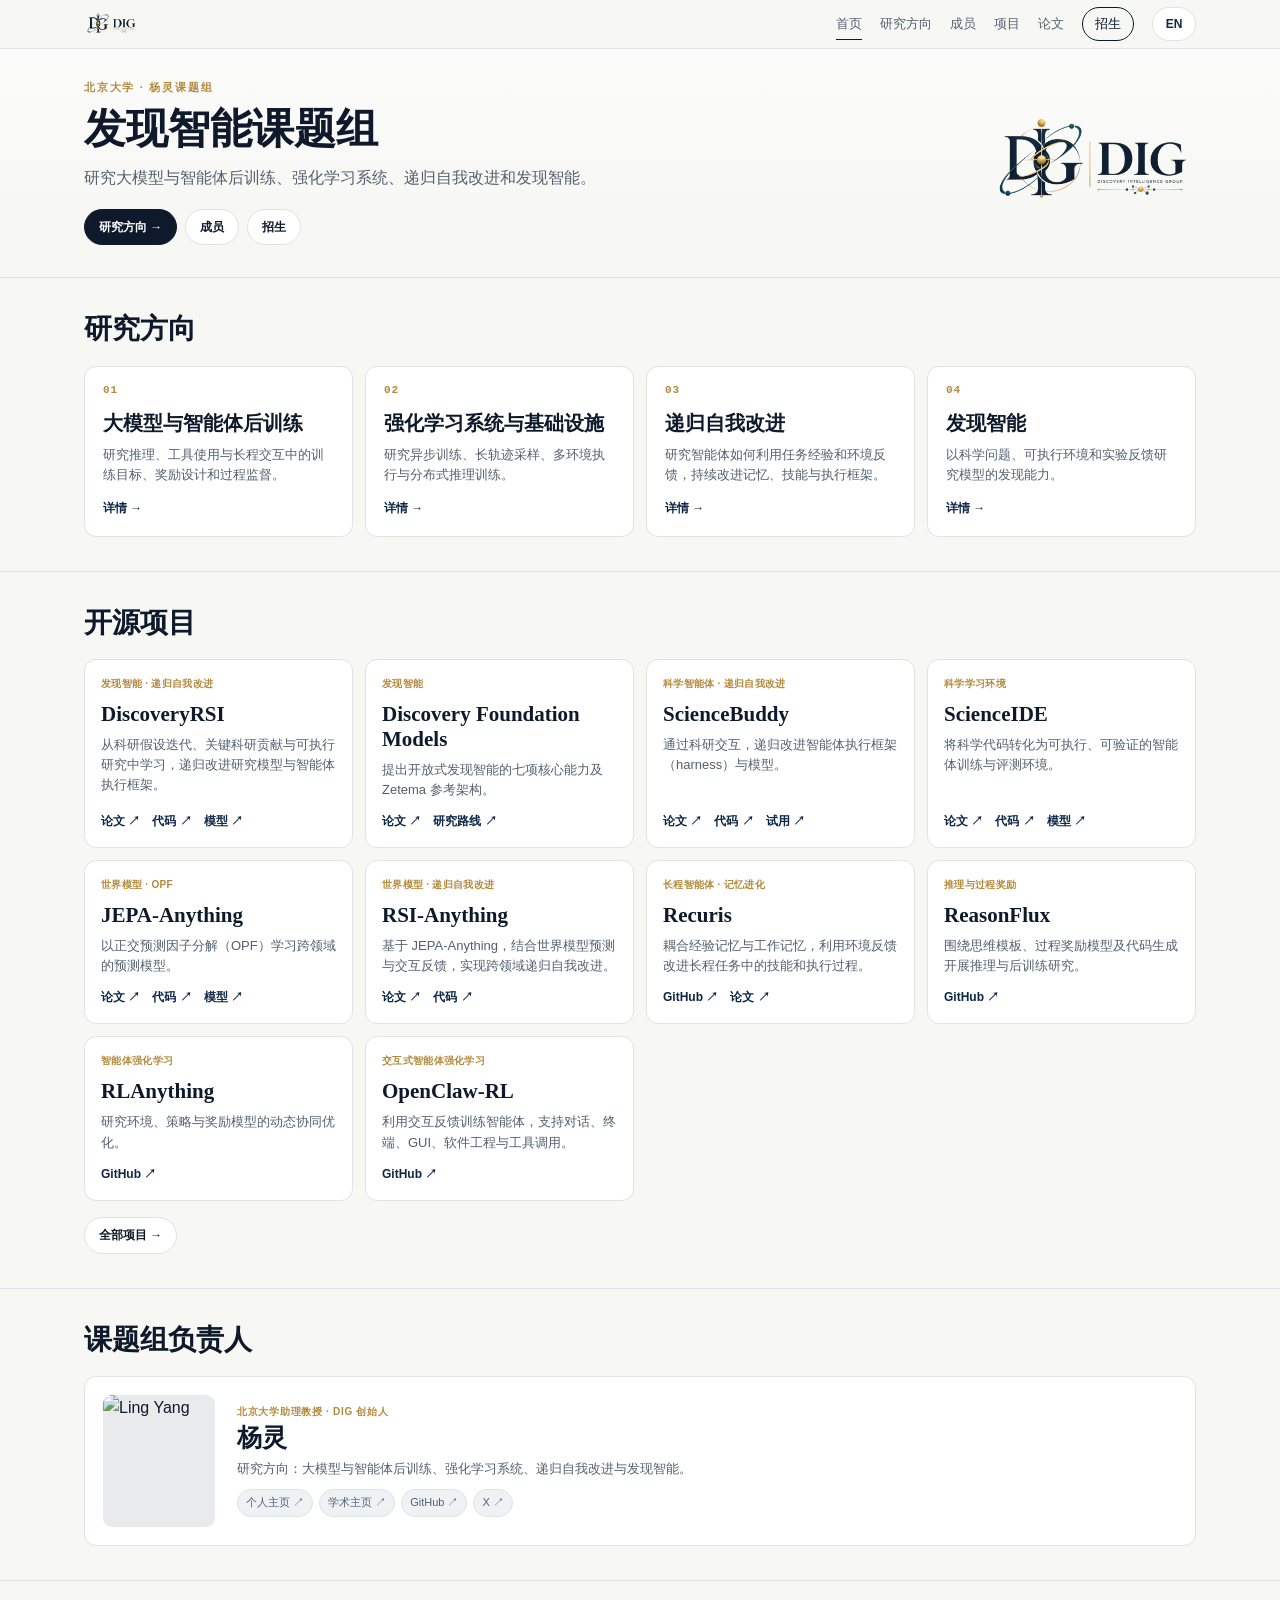
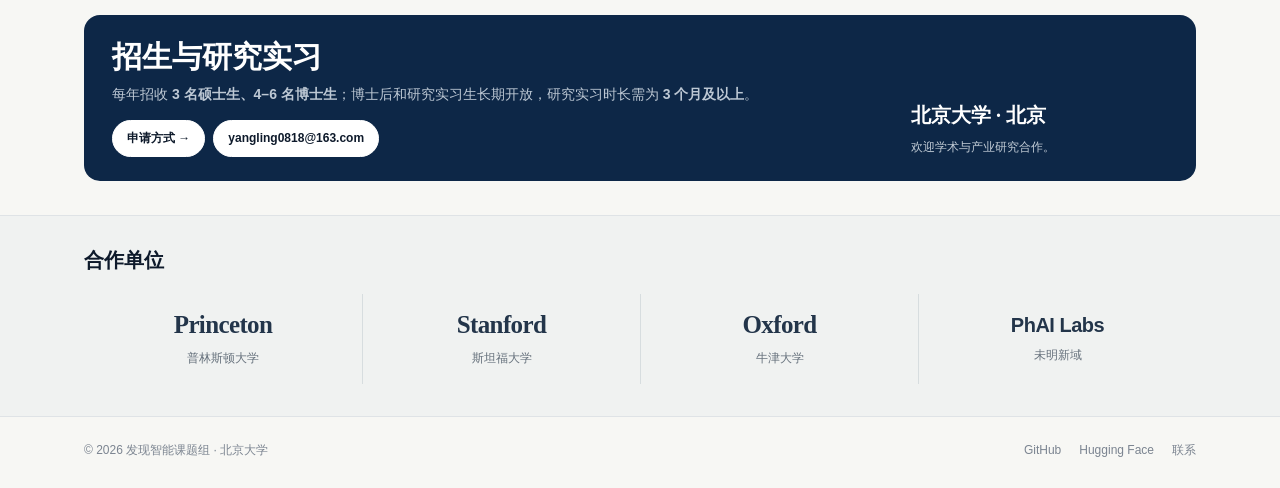
==== commit e676408f: "Remove ByteDance Seed partner entry from all pages Co-Authored-By: Claude Opus 5.5 <noreply@anthropi" ====
--- a/index.html
+++ b/index.html
@@ -9,7 +9,6 @@
 <li class="partner"><span class="partner-wordmark">Princeton</span><span class="partner-name" data-en="Princeton University">普林斯顿大学</span></li>
 <li class="partner"><span class="partner-wordmark">Stanford</span><span class="partner-name" data-en="Stanford University">斯坦福大学</span></li>
 <li class="partner"><span class="partner-wordmark">Oxford</span><span class="partner-name" data-en="University of Oxford">牛津大学</span></li>
-<li class="partner"><span class="partner-wordmark">ByteDance Seed</span><span class="partner-name" data-en="ByteDance Seed">字节跳动 Seed</span></li>
 <li class="partner"><span class="partner-wordmark">PhAI Labs</span><span class="partner-name" data-en="PhAI Labs">未明新域</span></li>
 </ul></div></section>
 <footer><div class="wrap footer-in"><span data-en="© 2026 Discovery Intelligence Group · Peking University">© 2026 发现智能课题组 · 北京大学</span><span class="footer-links"><a href="https://github.com/Gen-Verse">GitHub</a><a href="https://huggingface.co/Gen-Verse">Hugging Face</a><a data-en="Contact" href="mailto:yangling0818@163.com">联系</a></span></div></footer><script src="assets/site.js?v=20260925-zh1"></script></body></html>
--- a/assets/partners.css
+++ b/assets/partners.css
@@ -1,13 +1,11 @@
 .partners{border-top:1px solid var(--line);padding:30px 0 32px;background:#f0f2f1}
 .partners-heading{margin:0 0 20px;font:650 20px/1.4 "PingFang SC","Microsoft YaHei","Noto Sans CJK SC",sans-serif;color:var(--ink)}
-.partners-grid{display:grid;grid-template-columns:repeat(5,minmax(0,1fr));list-style:none;padding:0;margin:0}
+.partners-grid{display:grid;grid-template-columns:repeat(4,minmax(0,1fr));list-style:none;padding:0;margin:0}
 .partner{padding:10px 18px;text-align:center;min-height:90px;display:flex;flex-direction:column;justify-content:center;gap:9px;border-left:1px solid #d7dddf}
 .partner:first-child{border-left:0}
 .partner-wordmark{display:block;font:600 25px/1.15 Georgia,"Times New Roman",serif;letter-spacing:-.025em;color:#23354a;white-space:normal}
-.partner:nth-child(4) .partner-wordmark,.partner:nth-child(5) .partner-wordmark{font-family:Inter,-apple-system,BlinkMacSystemFont,"Segoe UI",Arial,sans-serif;font-size:20px;font-weight:650}
+.partner:nth-child(4) .partner-wordmark{font-family:Inter,-apple-system,BlinkMacSystemFont,"Segoe UI",Arial,sans-serif;font-size:20px;font-weight:650}
 .partner-name{display:block;font-size:12px;line-height:1.5;color:#66717c}
 .partner-name:empty{min-height:18px}
-@media(max-width:900px){.partner{padding:10px 12px}.partner-wordmark{font-size:22px}.partner:nth-child(4) .partner-wordmark,.partner:nth-child(5) .partner-wordmark{font-size:20px}}
-@media(max-width:650px){.partners{padding:24px 0}.partners-heading{font-size:19px;margin-bottom:15px}.partners-grid{grid-template-columns:repeat(2,minmax(0,1fr));row-gap:12px}.partner{min-height:80px;padding:10px 8px}.partner:nth-child(odd){border-left:0}.partner:last-child{grid-column:1/-1;border-top:1px solid #d7dddf;padding-top:20px;margin-top:3px}.partner-wordmark{font-size:24px}.partner:nth-child(4) .partner-wordmark,.partner:nth-child(5) .partner-wordmark{font-size:22px}}
-
-@media(max-width:650px){.partner:nth-child(4) .partner-wordmark{font-size:18px}}
+@media(max-width:900px){.partner{padding:10px 12px}.partner-wordmark{font-size:22px}.partner:nth-child(4) .partner-wordmark{font-size:20px}}
+@media(max-width:650px){.partners{padding:24px 0}.partners-heading{font-size:19px;margin-bottom:15px}.partners-grid{grid-template-columns:repeat(2,minmax(0,1fr));row-gap:12px}.partner{min-height:80px;padding:10px 8px}.partner:nth-child(odd){border-left:0}.partner-wordmark{font-size:24px}.partner:nth-child(4) .partner-wordmark{font-size:22px}}
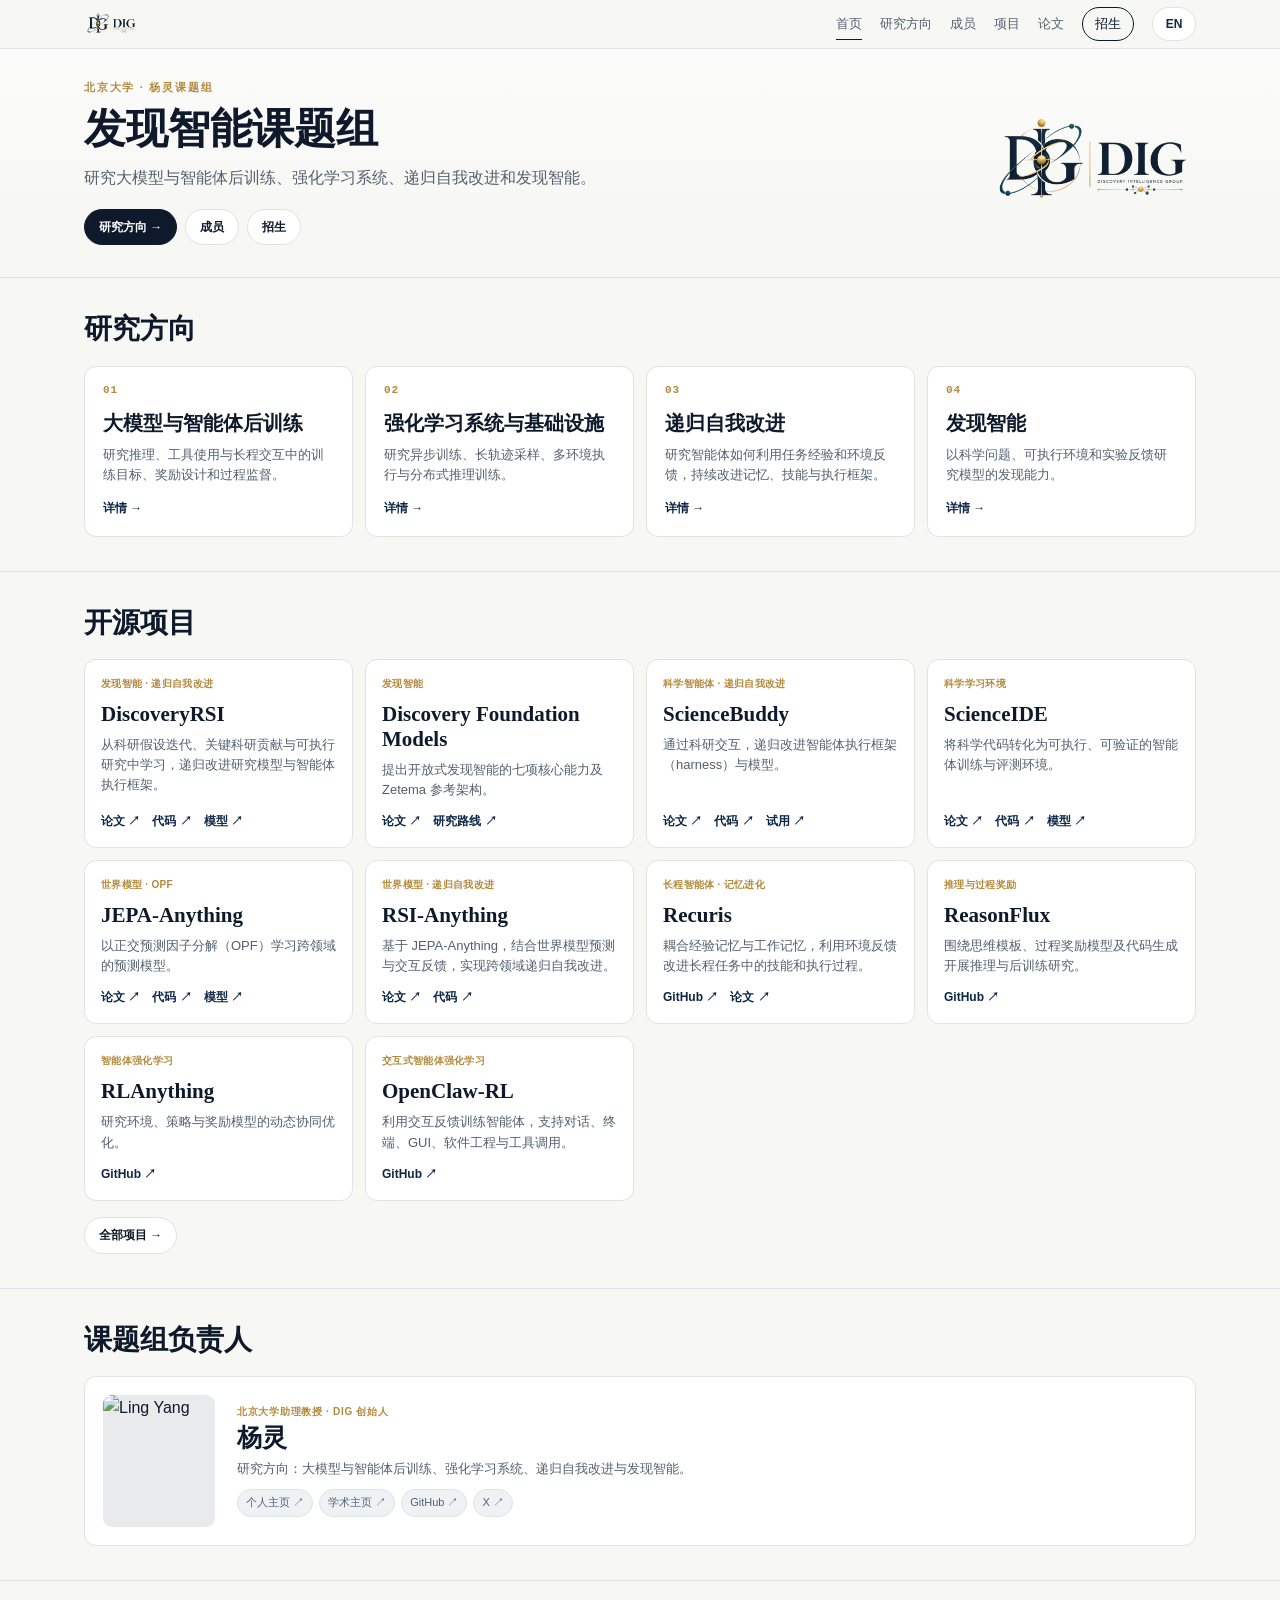
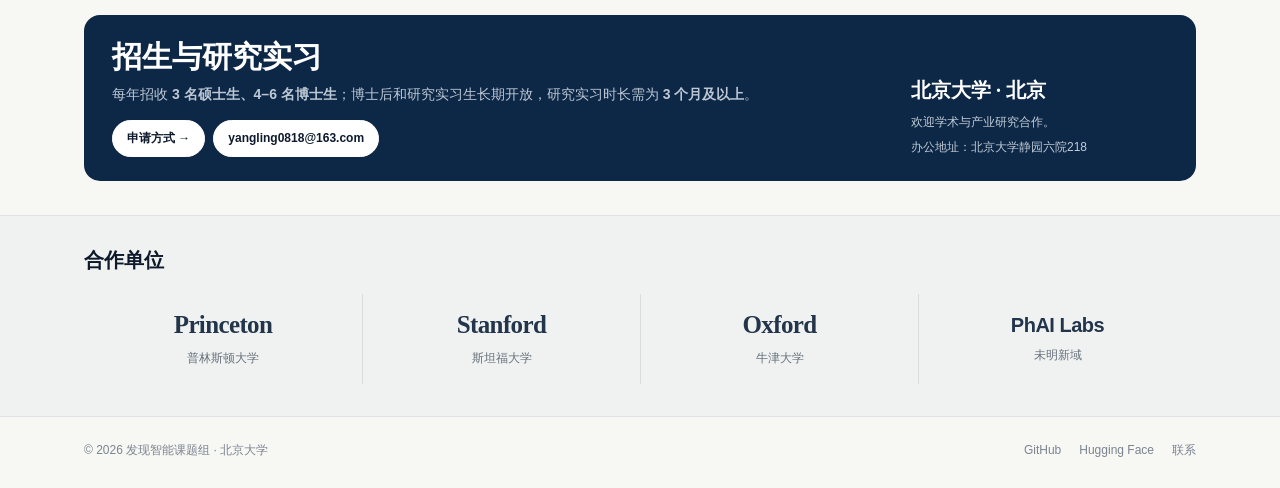
==== commit 1c704ef3: "Add office address: Room 218, Jingyuan Courtyard No.6, PKU Co-Authored-By: Claude Opus 5.5 <noreply@" ====
--- a/index.html
+++ b/index.html
@@ -3,7 +3,7 @@
 <header class="hero"><div class="wrap hero-grid"><div class="hero-copy"><div class="kicker" data-en="Ling Yang&#x27;s Group · Peking University">北京大学 · 杨灵课题组</div><h1 data-en="Discovery Intelligence Group">发现智能课题组</h1><p class="lede" data-en="Research on LLM and agent post-training, reinforcement learning systems, recursive self-improvement, and Discovery Intelligence.">研究大模型与智能体后训练、强化学习系统、递归自我改进和发现智能。</p><div class="hero-actions"><a class="btn primary" data-en="Research →" href="research.html">研究方向 →</a><a class="btn" data-en="People" href="people.html">成员</a><a class="btn" data-en="Join DIG" href="join.html">招生</a></div></div><div class="hero-mark"><img src="assets/dig-logo.png" alt="DIG — Discovery Intelligence Group"></div></div></header><section class="section"><div class="wrap"><div class="section-head"><div><h2 class="section-title" data-en="Research">研究方向</h2></div></div><div class="research-grid"><a class="research-card" href="research.html#post-training"><span class="num">01</span><h3 data-en="LLM / Agent Post-Training">大模型与智能体后训练</h3><p data-en="Training objectives, reward design, and process supervision for reasoning, tool use, and long-horizon interaction.">研究推理、工具使用与长程交互中的训练目标、奖励设计和过程监督。</p><span class="more" data-en="Explore →">详情 →</span></a><a class="research-card" href="research.html#rl-systems"><span class="num">02</span><h3 data-en="RL Systems / Infrastructure">强化学习系统与基础设施</h3><p data-en="Asynchronous training, long-trajectory rollouts, multi-environment execution, and distributed inference and learning.">研究异步训练、长轨迹采样、多环境执行与分布式推理训练。</p><span class="more" data-en="Explore →">详情 →</span></a><a class="research-card" href="research.html#rsi"><span class="num">03</span><h3 data-en="Recursive Self-Improvement">递归自我改进</h3><p data-en="How agents use task experience and environment feedback to improve memory, skills, and harnesses.">研究智能体如何利用任务经验和环境反馈，持续改进记忆、技能与执行框架。</p><span class="more" data-en="Explore →">详情 →</span></a><a class="research-card" href="research.html#discovery"><span class="num">04</span><h3 data-en="Discovery Intelligence">发现智能</h3><p data-en="Discovery capabilities grounded in scientific problems, executable environments, and experimental feedback.">以科学问题、可执行环境和实验反馈研究模型的发现能力。</p><span class="more" data-en="Explore →">详情 →</span></a></div></div></section>
 <section class="section"><div class="wrap"><div class="section-head"><div><h2 class="section-title" data-en="Open-source Projects">开源项目</h2></div></div><div class="project-grid"><div class="project-card"><div class="type" data-en="Discovery Intelligence · RSI">发现智能 · 递归自我改进</div><h3>DiscoveryRSI</h3><p data-en="Recursively improving research models and agent harnesses by learning from hypothesis revisions, scientific contributions, and executable investigations.">从科研假设迭代、关键科研贡献与可执行研究中学习，递归改进研究模型与智能体执行框架。</p><div class="project-links"><a data-en="Paper ↗" href="https://arxiv.org/abs/2610.23839">论文 ↗</a><a data-en="Code ↗" href="https://github.com/Gen-Verse/DiscoveryRSI">代码 ↗</a><a data-en="Model ↗" href="https://huggingface.co/Gen-Verse/DiscoveryRSI-27B">模型 ↗</a></div></div><div class="project-card"><div class="type" data-en="Discovery Intelligence">发现智能</div><h3>Discovery Foundation Models</h3><p data-en="Seven core capabilities for open-ended discovery intelligence and the Zetema reference architecture.">提出开放式发现智能的七项核心能力及 Zetema 参考架构。</p><div class="project-links"><a data-en="Paper ↗" href="https://arxiv.org/abs/2609.15973">论文 ↗</a><a data-en="Roadmap ↗" href="https://github.com/Gen-Verse/DFM-Plans">研究路线 ↗</a></div></div><div class="project-card"><div class="type" data-en="Scientific Agents · RSI">科学智能体 · 递归自我改进</div><h3>ScienceBuddy</h3><p data-en="Recursive co-improvement of agent harnesses and models through scientific interaction.">通过科研交互，递归改进智能体执行框架（harness）与模型。</p><div class="project-links"><a data-en="Paper ↗" href="https://arxiv.org/abs/2609.17523">论文 ↗</a><a data-en="Code ↗" href="https://github.com/Gen-Verse/ScienceBuddy">代码 ↗</a><a data-en="Demo ↗" href="http://science-buddy.io/">试用 ↗</a></div></div><div class="project-card"><div class="type" data-en="Scientific Environments">科学学习环境</div><h3>ScienceIDE</h3><p data-en="Scientific code transformed into executable, verifiable environments for agent training and evaluation.">将科学代码转化为可执行、可验证的智能体训练与评测环境。</p><div class="project-links"><a data-en="Paper ↗" href="https://arxiv.org/abs/2609.19134">论文 ↗</a><a data-en="Code ↗" href="https://github.com/aitofound/ScienceIDE">代码 ↗</a><a data-en="Models ↗" href="https://huggingface.co/collections/AItonomy/scienceide-model-series">模型 ↗</a></div></div><div class="project-card"><div class="type" data-en="World Models · OPF">世界模型 · OPF</div><h3>JEPA-Anything</h3><p data-en="Cross-domain predictive models using Orthogonal Predictive Factorization (OPF).">以正交预测因子分解（OPF）学习跨领域的预测模型。</p><div class="project-links"><a data-en="Paper ↗" href="https://arxiv.org/abs/2609.20800">论文 ↗</a><a data-en="Code ↗" href="https://github.com/Gen-Verse/JEPA-Anything">代码 ↗</a><a data-en="Models ↗" href="https://huggingface.co/collections/Gen-Verse/jepa-anything">模型 ↗</a></div></div><div class="project-card"><div class="type" data-en="World Models · RSI">世界模型 · 递归自我改进</div><h3>RSI-Anything</h3><p data-en="Built on JEPA-Anything, using world-model predictions and interaction feedback for recursive self-improvement across domains.">基于 JEPA-Anything，结合世界模型预测与交互反馈，实现跨领域递归自我改进。</p><div class="project-links"><a data-en="Paper ↗" href="https://arxiv.org/abs/2610.13912">论文 ↗</a><a data-en="Code ↗" href="https://github.com/Gen-Verse/RSI-Anything">代码 ↗</a></div></div><div class="project-card"><div class="type" data-en="Long-Horizon Agents · Memory">长程智能体 · 记忆进化</div><h3>Recuris</h3><p data-en="Couples experiential and working memory, using environment feedback to refine skills and execution in long-horizon tasks.">耦合经验记忆与工作记忆，利用环境反馈改进长程任务中的技能和执行过程。</p><div class="project-links"><a href="https://github.com/Gen-Verse/Recuris">GitHub ↗</a><a data-en="Paper ↗" href="https://arxiv.org/abs/2608.24876">论文 ↗</a></div></div><div class="project-card"><div class="type" data-en="Reasoning · Process Rewards">推理与过程奖励</div><h3>ReasonFlux</h3><p data-en="Reasoning and post-training with thought templates, process reward models, and code generation.">围绕思维模板、过程奖励模型及代码生成开展推理与后训练研究。</p><div class="project-links"><a href="https://github.com/Gen-Verse/ReasonFlux">GitHub ↗</a></div></div><div class="project-card"><div class="type" data-en="Agentic Reinforcement Learning">智能体强化学习</div><h3>RLAnything</h3><p data-en="Dynamic co-optimization of environments, policies, and reward models.">研究环境、策略与奖励模型的动态协同优化。</p><div class="project-links"><a href="https://github.com/Gen-Verse/Open-AgentRL">GitHub ↗</a></div></div><div class="project-card"><div class="type" data-en="Interactive Agent RL">交互式智能体强化学习</div><h3>OpenClaw-RL</h3><p data-en="Trains agents from interaction feedback across conversation, terminals, GUIs, software engineering, and tool use.">利用交互反馈训练智能体，支持对话、终端、GUI、软件工程与工具调用。</p><div class="project-links"><a href="https://github.com/Gen-Verse/OpenClaw-RL">GitHub ↗</a></div></div></div><div class="hero-actions section-actions"><a class="btn" data-en="All projects →" href="projects.html">全部项目 →</a></div></div></section>
 <section class="section"><div class="wrap"><div class="section-head"><div><h2 class="section-title" data-en="Principal Investigator">课题组负责人</h2></div></div><div class="pi-card"><img alt="Ling Yang" src="https://yangling0818.github.io/images/ling-yang.jpg"/><div><div class="role" data-en="Assistant Professor, Peking University · Founder of DIG">北京大学助理教授 · DIG 创始人</div><h3 data-en="Ling Yang">杨灵</h3><p data-en="Research: LLM / Agent Post-Training, RL Systems, Recursive Self-Improvement, and Discovery Intelligence.">研究方向：大模型与智能体后训练、强化学习系统、递归自我改进与发现智能。</p><div class="chip-row"><a class="chip" data-en="Personal site ↗" href="https://yangling0818.github.io/">个人主页 ↗</a><a class="chip" data-en="Scholar ↗" href="https://scholar.google.com.hk/citations?user=sIKujqAAAAAJ&amp;hl=en">学术主页 ↗</a><a class="chip" href="https://github.com/YangLing0818">GitHub ↗</a><a class="chip" href="https://x.com/LingYang_PU">X ↗</a></div></div></div></div></section>
-<section class="section" id="join"><div class="wrap"><div class="callout"><div><h2 data-en="Students, Postdocs &amp; Research Interns">招生与研究实习</h2><p data-en="We recruit &lt;strong&gt;3 Master&#x27;s students and 4–6 PhD students each year&lt;/strong&gt;. Postdoctoral and research intern positions are open year-round; internships require &lt;strong&gt;at least 3 months&lt;/strong&gt;.">每年招收 <strong>3 名硕士生、4–6 名博士生</strong>；博士后和研究实习生长期开放，研究实习时长需为 <strong>3 个月及以上</strong>。</p><div class="hero-actions"><a class="btn" data-en="How to apply →" href="join.html">申请方式 →</a><a class="btn" href="mailto:yangling0818@163.com">yangling0818@163.com</a></div></div><div class="callout-note"><b data-en="Peking University · Beijing">北京大学 · 北京</b><span data-en="Academic and industrial research collaborations are welcome.">欢迎学术与产业研究合作。</span></div></div></div></section>
+<section class="section" id="join"><div class="wrap"><div class="callout"><div><h2 data-en="Students, Postdocs &amp; Research Interns">招生与研究实习</h2><p data-en="We recruit &lt;strong&gt;3 Master&#x27;s students and 4–6 PhD students each year&lt;/strong&gt;. Postdoctoral and research intern positions are open year-round; internships require &lt;strong&gt;at least 3 months&lt;/strong&gt;.">每年招收 <strong>3 名硕士生、4–6 名博士生</strong>；博士后和研究实习生长期开放，研究实习时长需为 <strong>3 个月及以上</strong>。</p><div class="hero-actions"><a class="btn" data-en="How to apply →" href="join.html">申请方式 →</a><a class="btn" href="mailto:yangling0818@163.com">yangling0818@163.com</a></div></div><div class="callout-note"><b data-en="Peking University · Beijing">北京大学 · 北京</b><span data-en="Academic and industrial research collaborations are welcome.">欢迎学术与产业研究合作。</span><span style="display:block;margin-top:6px" data-en="Office: Room 218, Jingyuan Courtyard No.6, Peking University">办公地址：北京大学静园六院218</span></div></div></div></section>
 
 <section class="partners" aria-labelledby="partners-title"><div class="wrap"><h2 class="partners-heading" id="partners-title" data-en="Collaborating Institutions">合作单位</h2><ul class="partners-grid">
 <li class="partner"><span class="partner-wordmark">Princeton</span><span class="partner-name" data-en="Princeton University">普林斯顿大学</span></li>
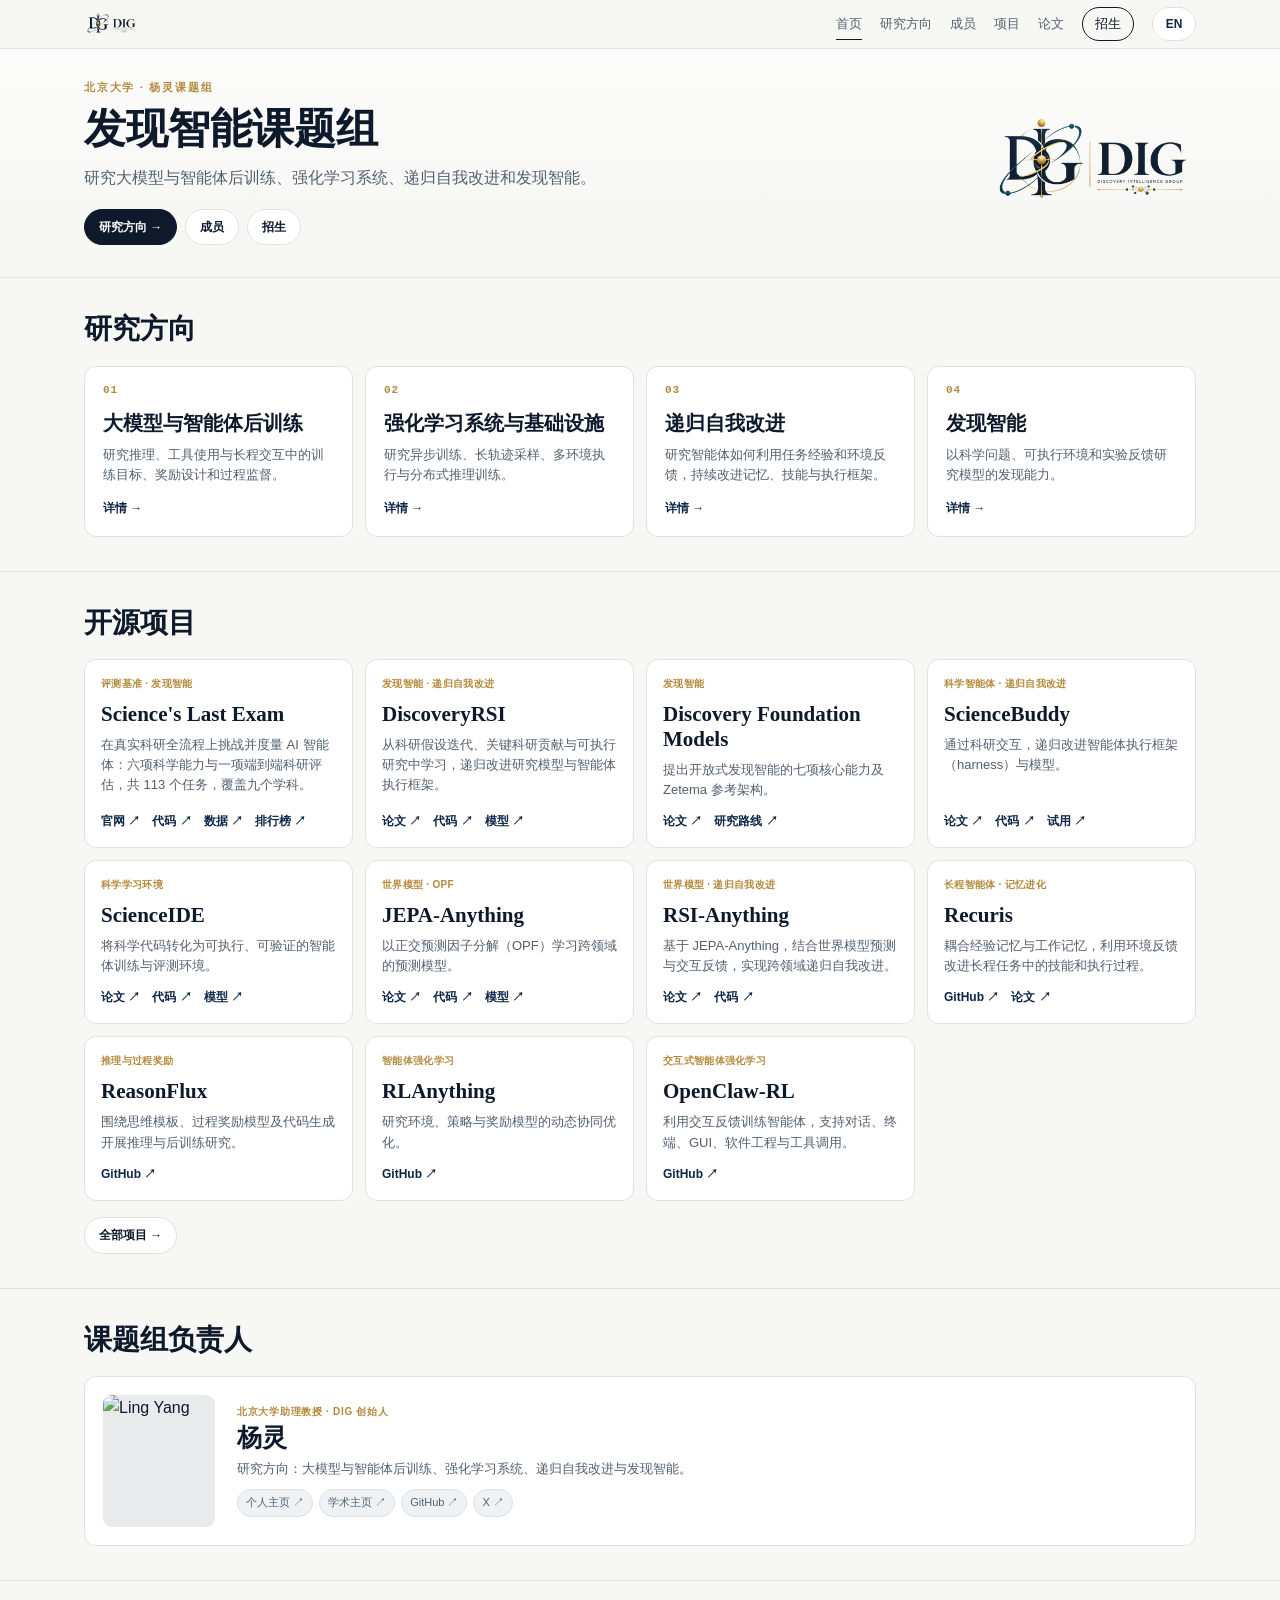
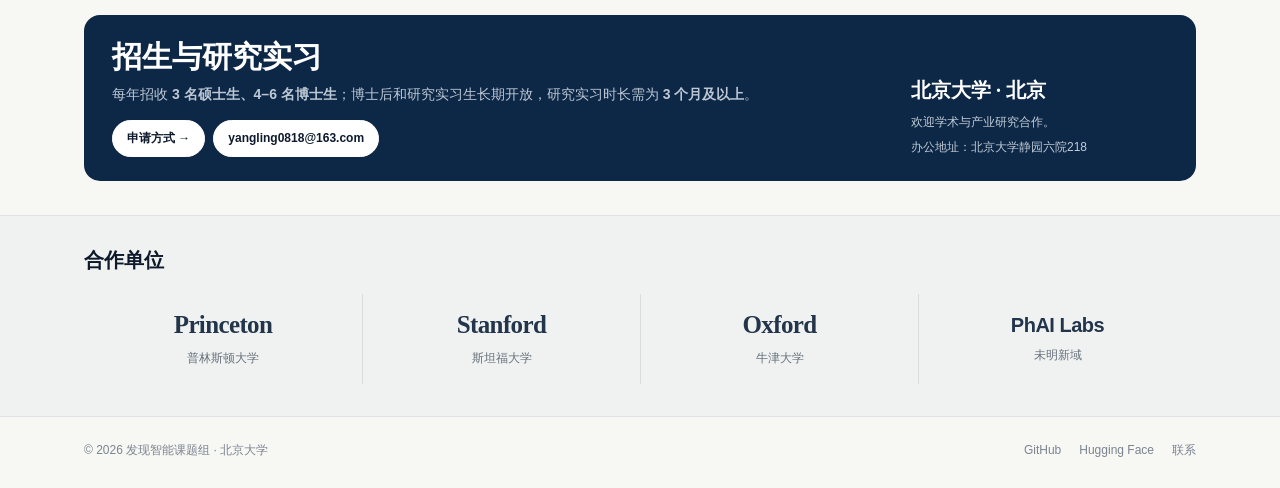
==== commit 39f9cf2b: "Add Science's Last Exam (SLE) benchmark Co-Authored-By: Claude Fable 5.2 <noreply@anthropic.com> Cla" ====
--- a/index.html
+++ b/index.html
@@ -1,7 +1,7 @@
 <!DOCTYPE html>
 <html lang="zh-CN"><head><meta charset="utf-8"><meta name="viewport" content="width=device-width,initial-scale=1"><title data-en="Discovery Intelligence Group — DIG">发现智能课题组 — DIG</title><meta name="description" content="北京大学杨灵课题组：大模型与智能体后训练、强化学习系统、递归自我改进和发现智能。" data-en-content="Ling Yang&#x27;s research group at Peking University: post-training, RL systems, recursive self-improvement, and Discovery Intelligence."><link rel="icon" href="assets/dig-logo.png"><link rel="stylesheet" href="assets/site.css"><link rel="stylesheet" href="assets/home.css"><link rel="stylesheet" href="assets/compact.css"><link rel="stylesheet" href="assets/bilingual.css"><link rel="stylesheet" href="assets/partners.css"></head><body class="home"><nav class="site-nav"><div class="nav-in"><a class="brand" href="index.html"><img src="assets/dig-logo.png" alt="DIG — Discovery Intelligence Group"></a><div class="nav-links" id="site-links"><a data-en="Homepage" href="index.html">首页</a><a data-en="Research" href="research.html">研究方向</a><a data-en="People" href="people.html">成员</a><a data-en="Projects" href="projects.html">项目</a><a data-en="Publications" href="publications.html">论文</a><a class="nav-cta" data-en="Join DIG" href="join.html">招生</a></div><div class="nav-tools"><button class="lang-btn" id="lang-toggle" type="button" aria-label="Switch to English" title="Switch to English">EN</button><button class="menu-btn" type="button" aria-label="展开导航" aria-controls="site-links" aria-expanded="false">☰</button></div></div></nav>
 <header class="hero"><div class="wrap hero-grid"><div class="hero-copy"><div class="kicker" data-en="Ling Yang&#x27;s Group · Peking University">北京大学 · 杨灵课题组</div><h1 data-en="Discovery Intelligence Group">发现智能课题组</h1><p class="lede" data-en="Research on LLM and agent post-training, reinforcement learning systems, recursive self-improvement, and Discovery Intelligence.">研究大模型与智能体后训练、强化学习系统、递归自我改进和发现智能。</p><div class="hero-actions"><a class="btn primary" data-en="Research →" href="research.html">研究方向 →</a><a class="btn" data-en="People" href="people.html">成员</a><a class="btn" data-en="Join DIG" href="join.html">招生</a></div></div><div class="hero-mark"><img src="assets/dig-logo.png" alt="DIG — Discovery Intelligence Group"></div></div></header><section class="section"><div class="wrap"><div class="section-head"><div><h2 class="section-title" data-en="Research">研究方向</h2></div></div><div class="research-grid"><a class="research-card" href="research.html#post-training"><span class="num">01</span><h3 data-en="LLM / Agent Post-Training">大模型与智能体后训练</h3><p data-en="Training objectives, reward design, and process supervision for reasoning, tool use, and long-horizon interaction.">研究推理、工具使用与长程交互中的训练目标、奖励设计和过程监督。</p><span class="more" data-en="Explore →">详情 →</span></a><a class="research-card" href="research.html#rl-systems"><span class="num">02</span><h3 data-en="RL Systems / Infrastructure">强化学习系统与基础设施</h3><p data-en="Asynchronous training, long-trajectory rollouts, multi-environment execution, and distributed inference and learning.">研究异步训练、长轨迹采样、多环境执行与分布式推理训练。</p><span class="more" data-en="Explore →">详情 →</span></a><a class="research-card" href="research.html#rsi"><span class="num">03</span><h3 data-en="Recursive Self-Improvement">递归自我改进</h3><p data-en="How agents use task experience and environment feedback to improve memory, skills, and harnesses.">研究智能体如何利用任务经验和环境反馈，持续改进记忆、技能与执行框架。</p><span class="more" data-en="Explore →">详情 →</span></a><a class="research-card" href="research.html#discovery"><span class="num">04</span><h3 data-en="Discovery Intelligence">发现智能</h3><p data-en="Discovery capabilities grounded in scientific problems, executable environments, and experimental feedback.">以科学问题、可执行环境和实验反馈研究模型的发现能力。</p><span class="more" data-en="Explore →">详情 →</span></a></div></div></section>
-<section class="section"><div class="wrap"><div class="section-head"><div><h2 class="section-title" data-en="Open-source Projects">开源项目</h2></div></div><div class="project-grid"><div class="project-card"><div class="type" data-en="Discovery Intelligence · RSI">发现智能 · 递归自我改进</div><h3>DiscoveryRSI</h3><p data-en="Recursively improving research models and agent harnesses by learning from hypothesis revisions, scientific contributions, and executable investigations.">从科研假设迭代、关键科研贡献与可执行研究中学习，递归改进研究模型与智能体执行框架。</p><div class="project-links"><a data-en="Paper ↗" href="https://arxiv.org/abs/2610.23839">论文 ↗</a><a data-en="Code ↗" href="https://github.com/Gen-Verse/DiscoveryRSI">代码 ↗</a><a data-en="Model ↗" href="https://huggingface.co/Gen-Verse/DiscoveryRSI-27B">模型 ↗</a></div></div><div class="project-card"><div class="type" data-en="Discovery Intelligence">发现智能</div><h3>Discovery Foundation Models</h3><p data-en="Seven core capabilities for open-ended discovery intelligence and the Zetema reference architecture.">提出开放式发现智能的七项核心能力及 Zetema 参考架构。</p><div class="project-links"><a data-en="Paper ↗" href="https://arxiv.org/abs/2609.15973">论文 ↗</a><a data-en="Roadmap ↗" href="https://github.com/Gen-Verse/DFM-Plans">研究路线 ↗</a></div></div><div class="project-card"><div class="type" data-en="Scientific Agents · RSI">科学智能体 · 递归自我改进</div><h3>ScienceBuddy</h3><p data-en="Recursive co-improvement of agent harnesses and models through scientific interaction.">通过科研交互，递归改进智能体执行框架（harness）与模型。</p><div class="project-links"><a data-en="Paper ↗" href="https://arxiv.org/abs/2609.17523">论文 ↗</a><a data-en="Code ↗" href="https://github.com/Gen-Verse/ScienceBuddy">代码 ↗</a><a data-en="Demo ↗" href="http://science-buddy.io/">试用 ↗</a></div></div><div class="project-card"><div class="type" data-en="Scientific Environments">科学学习环境</div><h3>ScienceIDE</h3><p data-en="Scientific code transformed into executable, verifiable environments for agent training and evaluation.">将科学代码转化为可执行、可验证的智能体训练与评测环境。</p><div class="project-links"><a data-en="Paper ↗" href="https://arxiv.org/abs/2609.19134">论文 ↗</a><a data-en="Code ↗" href="https://github.com/aitofound/ScienceIDE">代码 ↗</a><a data-en="Models ↗" href="https://huggingface.co/collections/AItonomy/scienceide-model-series">模型 ↗</a></div></div><div class="project-card"><div class="type" data-en="World Models · OPF">世界模型 · OPF</div><h3>JEPA-Anything</h3><p data-en="Cross-domain predictive models using Orthogonal Predictive Factorization (OPF).">以正交预测因子分解（OPF）学习跨领域的预测模型。</p><div class="project-links"><a data-en="Paper ↗" href="https://arxiv.org/abs/2609.20800">论文 ↗</a><a data-en="Code ↗" href="https://github.com/Gen-Verse/JEPA-Anything">代码 ↗</a><a data-en="Models ↗" href="https://huggingface.co/collections/Gen-Verse/jepa-anything">模型 ↗</a></div></div><div class="project-card"><div class="type" data-en="World Models · RSI">世界模型 · 递归自我改进</div><h3>RSI-Anything</h3><p data-en="Built on JEPA-Anything, using world-model predictions and interaction feedback for recursive self-improvement across domains.">基于 JEPA-Anything，结合世界模型预测与交互反馈，实现跨领域递归自我改进。</p><div class="project-links"><a data-en="Paper ↗" href="https://arxiv.org/abs/2610.13912">论文 ↗</a><a data-en="Code ↗" href="https://github.com/Gen-Verse/RSI-Anything">代码 ↗</a></div></div><div class="project-card"><div class="type" data-en="Long-Horizon Agents · Memory">长程智能体 · 记忆进化</div><h3>Recuris</h3><p data-en="Couples experiential and working memory, using environment feedback to refine skills and execution in long-horizon tasks.">耦合经验记忆与工作记忆，利用环境反馈改进长程任务中的技能和执行过程。</p><div class="project-links"><a href="https://github.com/Gen-Verse/Recuris">GitHub ↗</a><a data-en="Paper ↗" href="https://arxiv.org/abs/2608.24876">论文 ↗</a></div></div><div class="project-card"><div class="type" data-en="Reasoning · Process Rewards">推理与过程奖励</div><h3>ReasonFlux</h3><p data-en="Reasoning and post-training with thought templates, process reward models, and code generation.">围绕思维模板、过程奖励模型及代码生成开展推理与后训练研究。</p><div class="project-links"><a href="https://github.com/Gen-Verse/ReasonFlux">GitHub ↗</a></div></div><div class="project-card"><div class="type" data-en="Agentic Reinforcement Learning">智能体强化学习</div><h3>RLAnything</h3><p data-en="Dynamic co-optimization of environments, policies, and reward models.">研究环境、策略与奖励模型的动态协同优化。</p><div class="project-links"><a href="https://github.com/Gen-Verse/Open-AgentRL">GitHub ↗</a></div></div><div class="project-card"><div class="type" data-en="Interactive Agent RL">交互式智能体强化学习</div><h3>OpenClaw-RL</h3><p data-en="Trains agents from interaction feedback across conversation, terminals, GUIs, software engineering, and tool use.">利用交互反馈训练智能体，支持对话、终端、GUI、软件工程与工具调用。</p><div class="project-links"><a href="https://github.com/Gen-Verse/OpenClaw-RL">GitHub ↗</a></div></div></div><div class="hero-actions section-actions"><a class="btn" data-en="All projects →" href="projects.html">全部项目 →</a></div></div></section>
+<section class="section"><div class="wrap"><div class="section-head"><div><h2 class="section-title" data-en="Open-source Projects">开源项目</h2></div></div><div class="project-grid"><div class="project-card"><div class="type" data-en="Benchmark · Discovery Intelligence">评测基准 · 发现智能</div><h3>Science's Last Exam</h3><p data-en="Challenging and measuring AI agents on real scientific research, end to end: six scientific capabilities plus one end-to-end research assessment, 113 tasks across nine disciplines.">在真实科研全流程上挑战并度量 AI 智能体：六项科学能力与一项端到端科研评估，共 113 个任务，覆盖九个学科。</p><div class="project-links"><a data-en="Website ↗" href="https://sciences-last-exam.org/">官网 ↗</a><a data-en="Code ↗" href="https://github.com/Gen-Verse/Science-Last-Exam">代码 ↗</a><a data-en="Data ↗" href="https://huggingface.co/datasets/Gen-Verse/Science-Last-Exam">数据 ↗</a><a data-en="Leaderboard ↗" href="https://sciences-last-exam.org/leaderboard">排行榜 ↗</a></div></div><div class="project-card"><div class="type" data-en="Discovery Intelligence · RSI">发现智能 · 递归自我改进</div><h3>DiscoveryRSI</h3><p data-en="Recursively improving research models and agent harnesses by learning from hypothesis revisions, scientific contributions, and executable investigations.">从科研假设迭代、关键科研贡献与可执行研究中学习，递归改进研究模型与智能体执行框架。</p><div class="project-links"><a data-en="Paper ↗" href="https://arxiv.org/abs/2610.23839">论文 ↗</a><a data-en="Code ↗" href="https://github.com/Gen-Verse/DiscoveryRSI">代码 ↗</a><a data-en="Model ↗" href="https://huggingface.co/Gen-Verse/DiscoveryRSI-27B">模型 ↗</a></div></div><div class="project-card"><div class="type" data-en="Discovery Intelligence">发现智能</div><h3>Discovery Foundation Models</h3><p data-en="Seven core capabilities for open-ended discovery intelligence and the Zetema reference architecture.">提出开放式发现智能的七项核心能力及 Zetema 参考架构。</p><div class="project-links"><a data-en="Paper ↗" href="https://arxiv.org/abs/2609.15973">论文 ↗</a><a data-en="Roadmap ↗" href="https://github.com/Gen-Verse/DFM-Plans">研究路线 ↗</a></div></div><div class="project-card"><div class="type" data-en="Scientific Agents · RSI">科学智能体 · 递归自我改进</div><h3>ScienceBuddy</h3><p data-en="Recursive co-improvement of agent harnesses and models through scientific interaction.">通过科研交互，递归改进智能体执行框架（harness）与模型。</p><div class="project-links"><a data-en="Paper ↗" href="https://arxiv.org/abs/2609.17523">论文 ↗</a><a data-en="Code ↗" href="https://github.com/Gen-Verse/ScienceBuddy">代码 ↗</a><a data-en="Demo ↗" href="http://science-buddy.io/">试用 ↗</a></div></div><div class="project-card"><div class="type" data-en="Scientific Environments">科学学习环境</div><h3>ScienceIDE</h3><p data-en="Scientific code transformed into executable, verifiable environments for agent training and evaluation.">将科学代码转化为可执行、可验证的智能体训练与评测环境。</p><div class="project-links"><a data-en="Paper ↗" href="https://arxiv.org/abs/2609.19134">论文 ↗</a><a data-en="Code ↗" href="https://github.com/aitofound/ScienceIDE">代码 ↗</a><a data-en="Models ↗" href="https://huggingface.co/collections/AItonomy/scienceide-model-series">模型 ↗</a></div></div><div class="project-card"><div class="type" data-en="World Models · OPF">世界模型 · OPF</div><h3>JEPA-Anything</h3><p data-en="Cross-domain predictive models using Orthogonal Predictive Factorization (OPF).">以正交预测因子分解（OPF）学习跨领域的预测模型。</p><div class="project-links"><a data-en="Paper ↗" href="https://arxiv.org/abs/2609.20800">论文 ↗</a><a data-en="Code ↗" href="https://github.com/Gen-Verse/JEPA-Anything">代码 ↗</a><a data-en="Models ↗" href="https://huggingface.co/collections/Gen-Verse/jepa-anything">模型 ↗</a></div></div><div class="project-card"><div class="type" data-en="World Models · RSI">世界模型 · 递归自我改进</div><h3>RSI-Anything</h3><p data-en="Built on JEPA-Anything, using world-model predictions and interaction feedback for recursive self-improvement across domains.">基于 JEPA-Anything，结合世界模型预测与交互反馈，实现跨领域递归自我改进。</p><div class="project-links"><a data-en="Paper ↗" href="https://arxiv.org/abs/2610.13912">论文 ↗</a><a data-en="Code ↗" href="https://github.com/Gen-Verse/RSI-Anything">代码 ↗</a></div></div><div class="project-card"><div class="type" data-en="Long-Horizon Agents · Memory">长程智能体 · 记忆进化</div><h3>Recuris</h3><p data-en="Couples experiential and working memory, using environment feedback to refine skills and execution in long-horizon tasks.">耦合经验记忆与工作记忆，利用环境反馈改进长程任务中的技能和执行过程。</p><div class="project-links"><a href="https://github.com/Gen-Verse/Recuris">GitHub ↗</a><a data-en="Paper ↗" href="https://arxiv.org/abs/2608.24876">论文 ↗</a></div></div><div class="project-card"><div class="type" data-en="Reasoning · Process Rewards">推理与过程奖励</div><h3>ReasonFlux</h3><p data-en="Reasoning and post-training with thought templates, process reward models, and code generation.">围绕思维模板、过程奖励模型及代码生成开展推理与后训练研究。</p><div class="project-links"><a href="https://github.com/Gen-Verse/ReasonFlux">GitHub ↗</a></div></div><div class="project-card"><div class="type" data-en="Agentic Reinforcement Learning">智能体强化学习</div><h3>RLAnything</h3><p data-en="Dynamic co-optimization of environments, policies, and reward models.">研究环境、策略与奖励模型的动态协同优化。</p><div class="project-links"><a href="https://github.com/Gen-Verse/Open-AgentRL">GitHub ↗</a></div></div><div class="project-card"><div class="type" data-en="Interactive Agent RL">交互式智能体强化学习</div><h3>OpenClaw-RL</h3><p data-en="Trains agents from interaction feedback across conversation, terminals, GUIs, software engineering, and tool use.">利用交互反馈训练智能体，支持对话、终端、GUI、软件工程与工具调用。</p><div class="project-links"><a href="https://github.com/Gen-Verse/OpenClaw-RL">GitHub ↗</a></div></div></div><div class="hero-actions section-actions"><a class="btn" data-en="All projects →" href="projects.html">全部项目 →</a></div></div></section>
 <section class="section"><div class="wrap"><div class="section-head"><div><h2 class="section-title" data-en="Principal Investigator">课题组负责人</h2></div></div><div class="pi-card"><img alt="Ling Yang" src="https://yangling0818.github.io/images/ling-yang.jpg"/><div><div class="role" data-en="Assistant Professor, Peking University · Founder of DIG">北京大学助理教授 · DIG 创始人</div><h3 data-en="Ling Yang">杨灵</h3><p data-en="Research: LLM / Agent Post-Training, RL Systems, Recursive Self-Improvement, and Discovery Intelligence.">研究方向：大模型与智能体后训练、强化学习系统、递归自我改进与发现智能。</p><div class="chip-row"><a class="chip" data-en="Personal site ↗" href="https://yangling0818.github.io/">个人主页 ↗</a><a class="chip" data-en="Scholar ↗" href="https://scholar.google.com.hk/citations?user=sIKujqAAAAAJ&amp;hl=en">学术主页 ↗</a><a class="chip" href="https://github.com/YangLing0818">GitHub ↗</a><a class="chip" href="https://x.com/LingYang_PU">X ↗</a></div></div></div></div></section>
 <section class="section" id="join"><div class="wrap"><div class="callout"><div><h2 data-en="Students, Postdocs &amp; Research Interns">招生与研究实习</h2><p data-en="We recruit &lt;strong&gt;3 Master&#x27;s students and 4–6 PhD students each year&lt;/strong&gt;. Postdoctoral and research intern positions are open year-round; internships require &lt;strong&gt;at least 3 months&lt;/strong&gt;.">每年招收 <strong>3 名硕士生、4–6 名博士生</strong>；博士后和研究实习生长期开放，研究实习时长需为 <strong>3 个月及以上</strong>。</p><div class="hero-actions"><a class="btn" data-en="How to apply →" href="join.html">申请方式 →</a><a class="btn" href="mailto:yangling0818@163.com">yangling0818@163.com</a></div></div><div class="callout-note"><b data-en="Peking University · Beijing">北京大学 · 北京</b><span data-en="Academic and industrial research collaborations are welcome.">欢迎学术与产业研究合作。</span><span style="display:block;margin-top:6px" data-en="Office: Room 218, Jingyuan Courtyard No.6, Peking University">办公地址：北京大学静园六院218</span></div></div></div></section>
 
